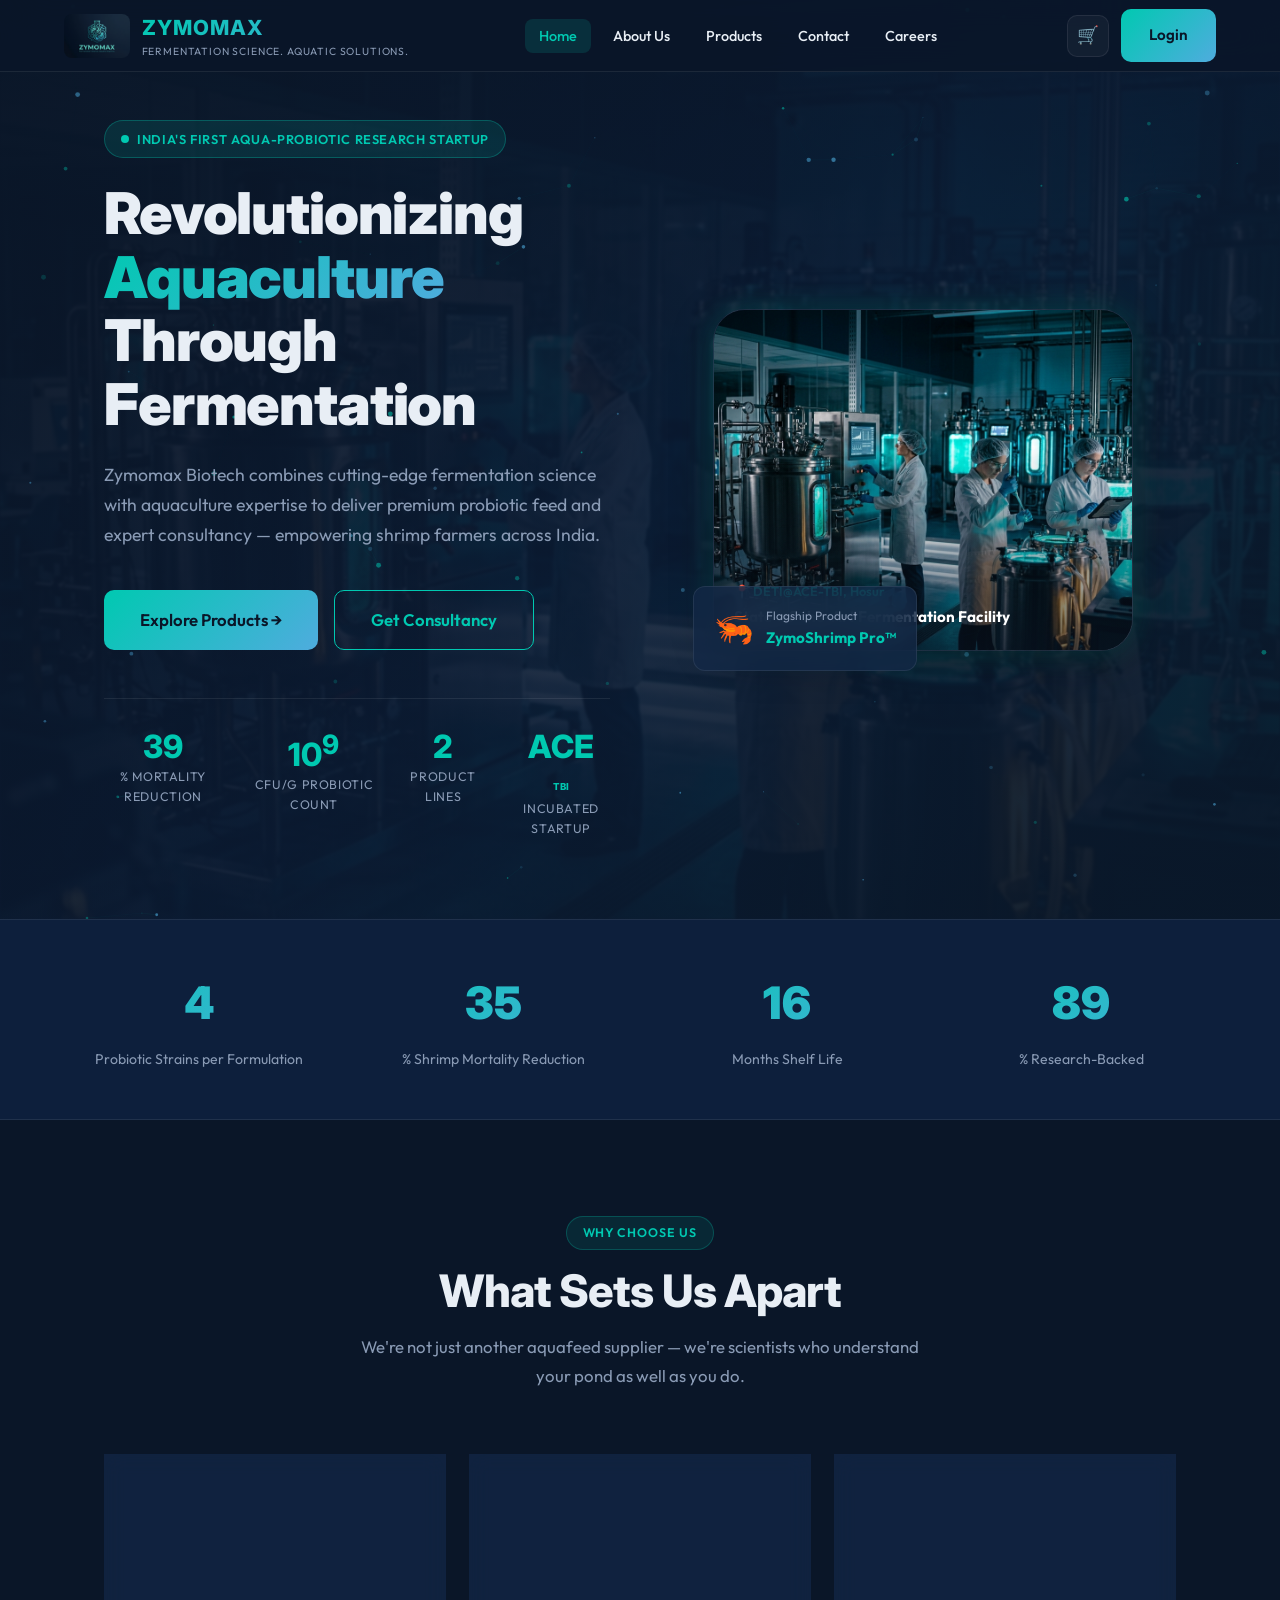
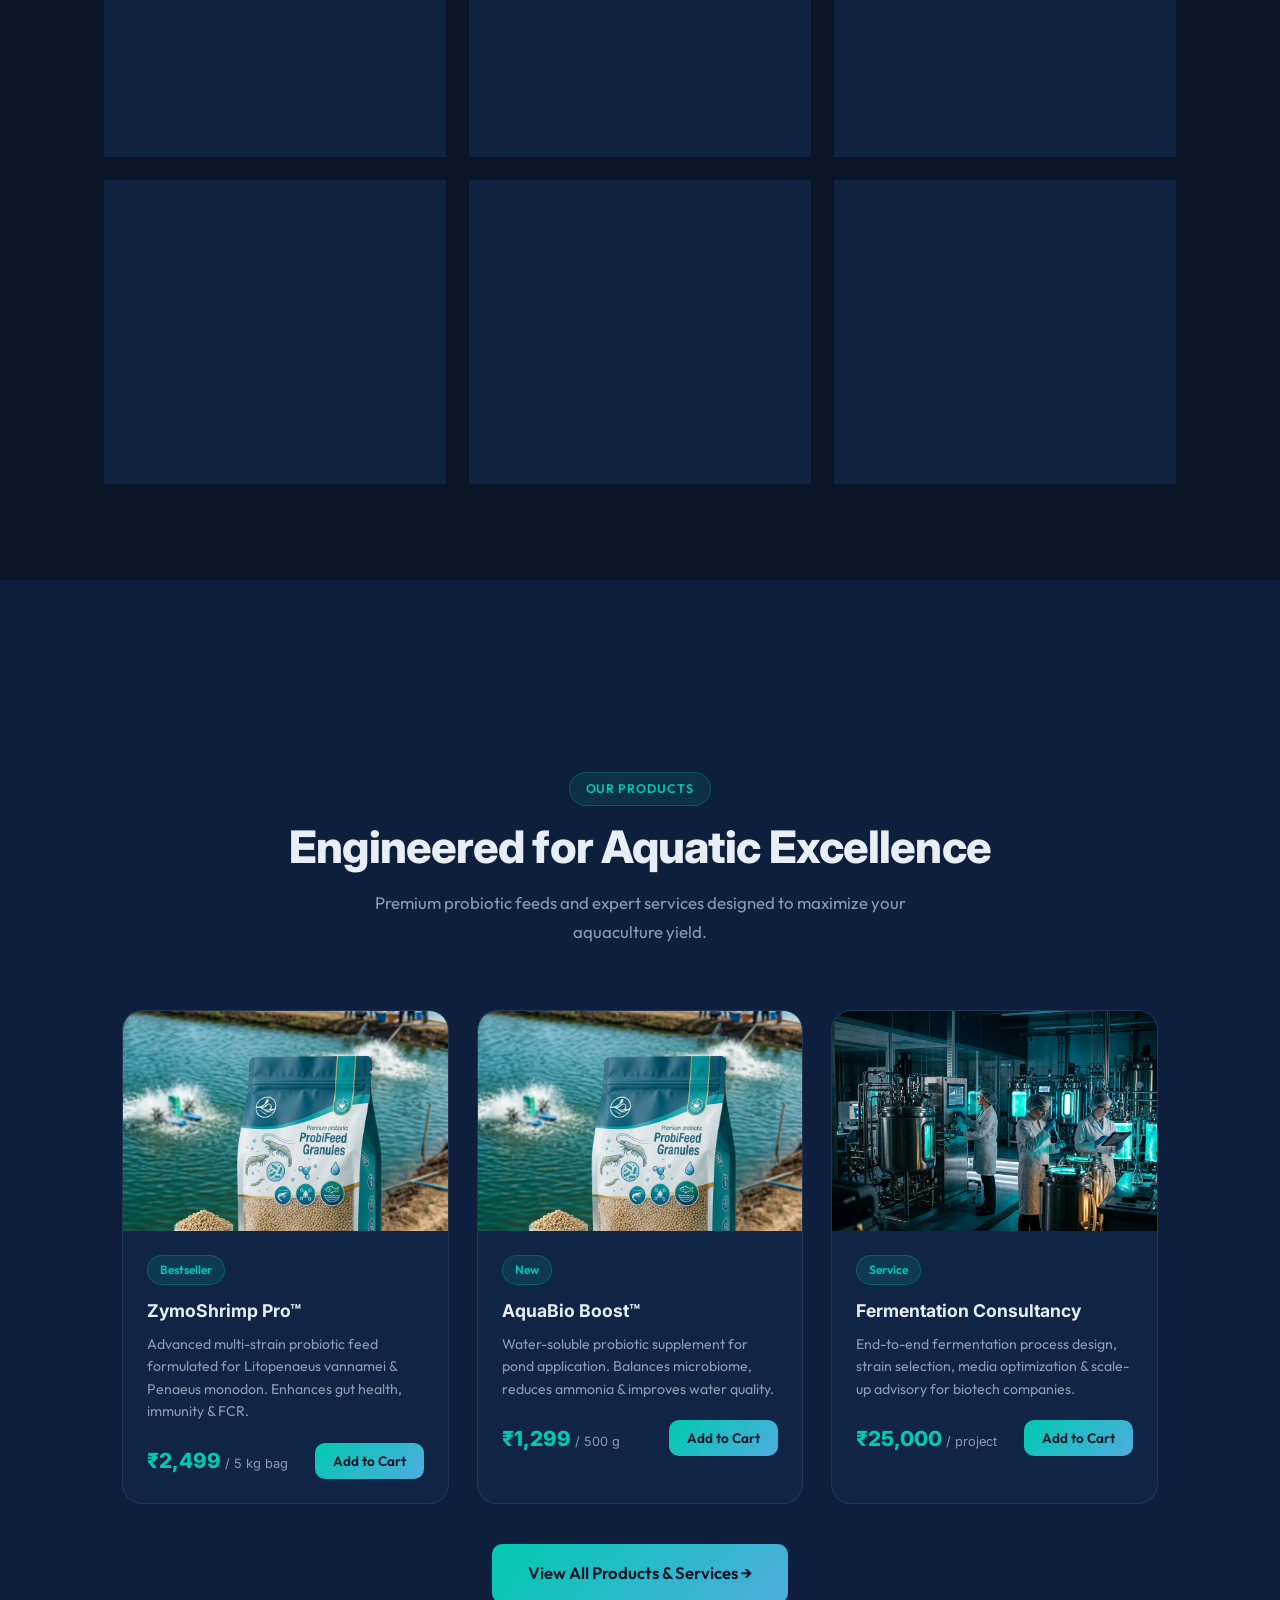
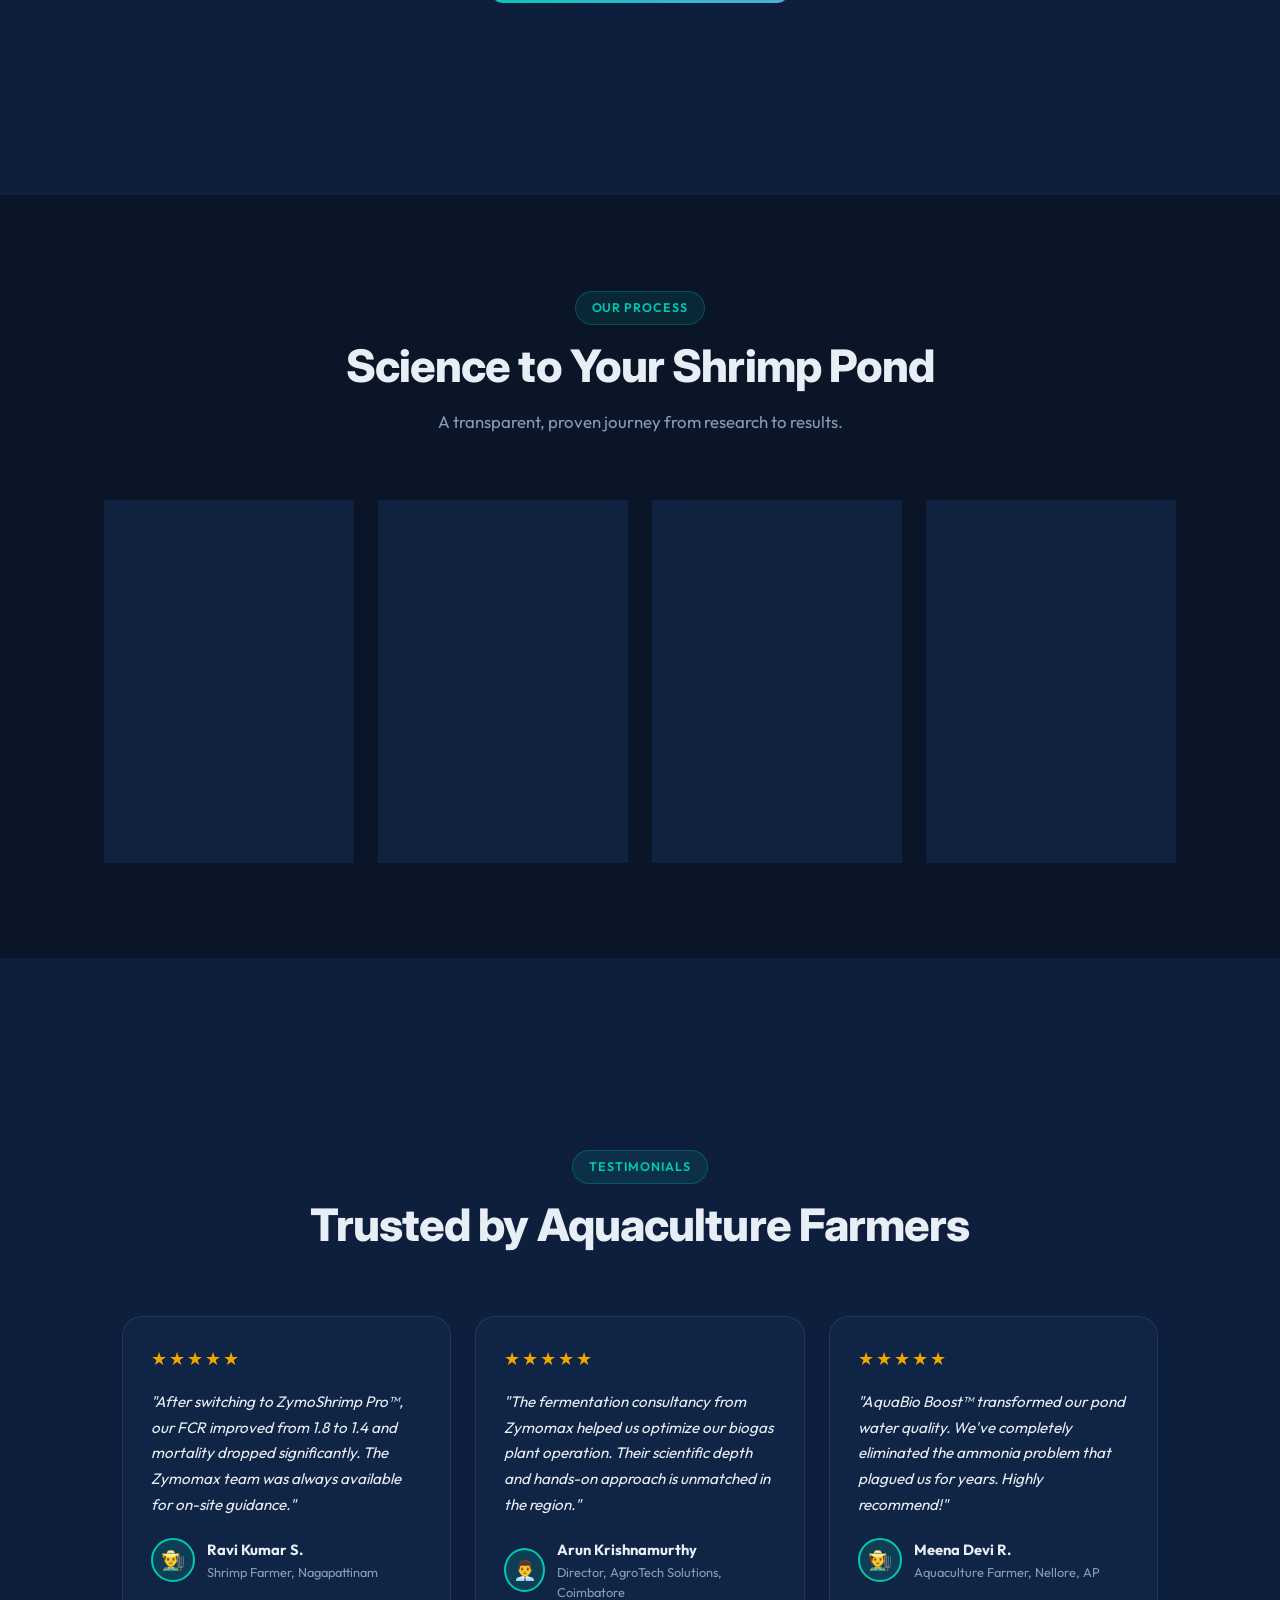
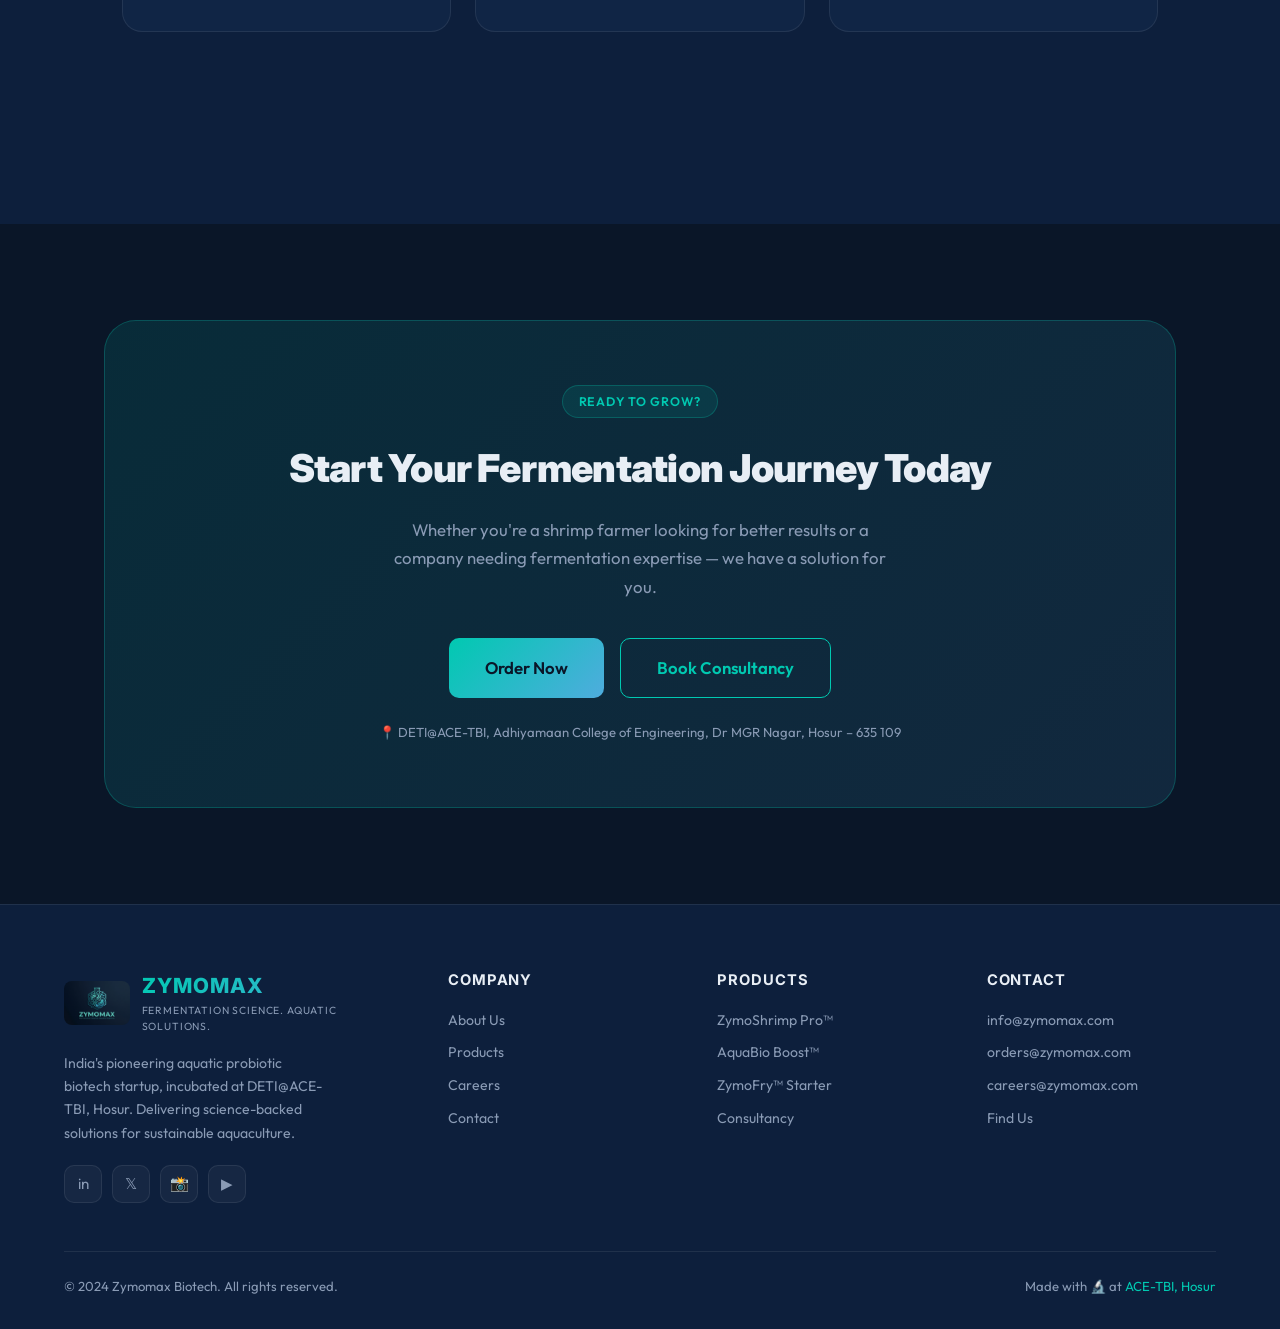
==== index.html @ 1156a7b4 "feat: launch Zymomax Biotech website v1.0 - 9 complete pages: Home, About, Products, Cart, Checkout," ====
<!DOCTYPE html>
<html lang="en">
<head>
  <meta charset="UTF-8">
  <meta name="viewport" content="width=device-width, initial-scale=1.0">
  <title>Zymomax Biotech — Fermentation Science. Aquatic Solutions.</title>
  <meta name="description" content="Zymomax Biotech provides expert fermentation consultancy, scale-up services, and manufactures premium probiotic feed for aquatic animals. Located at ACE-TBI, Hosur.">
  <meta name="keywords" content="fermentation consultancy, probiotic shrimp feed, aquaculture probiotics, fermentation scale-up, Hosur biotech, ACE-TBI startup">
  <meta property="og:title" content="Zymomax Biotech — Fermentation Science. Aquatic Solutions.">
  <meta property="og:description" content="Premium probiotic aquafeed & fermentation consultancy from India's leading aquatic biotech startup.">
  <link rel="icon" href="images/logo.jpg" type="image/jpeg">
  <link rel="stylesheet" href="css/styles.css">
</head>
<body>

<!-- ============ NAVBAR ============ -->
<nav class="navbar" id="navbar">
  <a href="index.html" class="nav-logo">
    <img src="images/logo.jpg" alt="Zymomax Logo">
    <div class="nav-logo-text">
      <span class="brand">ZYMOMAX</span>
      <span class="tagline">Fermentation Science. Aquatic Solutions.</span>
    </div>
  </a>
  <ul class="nav-links" id="nav-links">
    <li><a href="index.html" class="active">Home</a></li>
    <li><a href="about.html">About Us</a></li>
    <li><a href="products.html">Products</a></li>
    <li><a href="contact.html">Contact</a></li>
    <li><a href="careers.html">Careers</a></li>
  </ul>
  <div class="nav-actions">
    <a href="cart.html" class="nav-cart-btn" id="nav-cart-btn" title="Cart">
      🛒
      <span class="cart-badge" id="cart-badge"></span>
    </a>
    <a href="login.html" class="btn btn-nav" id="nav-login-btn">Login</a>
    <a href="account.html" class="btn btn-nav" id="nav-account-btn" style="display:none">👤 Account</a>
  </div>
  <div class="hamburger" id="hamburger">
    <span></span><span></span><span></span>
  </div>
</nav>

<!-- ============ HERO ============ -->
<section class="hero" id="home">
  <div class="hero-bg"></div>
  <div class="hero-overlay"></div>
  <canvas id="particles-canvas" style="position:absolute;inset:0;width:100%;height:100%;"></canvas>

  <div class="hero-content">
    <div class="hero-text">
      <div class="hero-badge animate-fadeup">
        <span class="dot"></span>
        India's First Aqua-Probiotic Research Startup
      </div>
      <h1 class="hero-title animate-fadeup">
        Revolutionizing<br>
        <span class="highlight">Aquaculture</span><br>
        Through Fermentation
      </h1>
      <p class="hero-sub animate-fadeup">
        Zymomax Biotech combines cutting-edge fermentation science with aquaculture expertise to deliver premium probiotic feed and expert consultancy — empowering shrimp farmers across India.
      </p>
      <div class="hero-actions animate-fadeup">
        <a href="products.html" class="btn btn-primary btn-lg">Explore Products →</a>
        <a href="contact.html" class="btn btn-secondary btn-lg">Get Consultancy</a>
      </div>
      <div class="hero-stats">
        <div class="stat">
          <div class="stat-num" data-count="40" id="hero-c1">0</div>
          <div class="stat-label">% Mortality Reduction</div>
        </div>
        <div class="stat">
          <div class="stat-num" id="hero-c2">10<sup>9</sup></div>
          <div class="stat-label">CFU/g Probiotic Count</div>
        </div>
        <div class="stat">
          <div class="stat-num" data-count="3" id="hero-c3">0</div>
          <div class="stat-label">Product Lines</div>
        </div>
        <div class="stat">
          <div class="stat-num" id="hero-c4">ACE<br><small style="font-size:0.6rem">TBI</small></div>
          <div class="stat-label">Incubated Startup</div>
        </div>
      </div>
    </div>

    <div class="hero-visual">
      <div class="hero-card-wrapper animate-float">
        <div class="hero-img-card">
          <img src="images/hero.jpg" alt="Zymomax Fermentation Lab">
          <div style="position:absolute;inset:0;background:linear-gradient(to top, rgba(10,22,40,0.6) 0%,transparent 60%);"></div>
          <div style="position:absolute;bottom:20px;left:20px;right:20px;color:white;">
            <div style="font-size:0.8rem;color:var(--teal);font-weight:600;margin-bottom:4px;">📍 DETI@ACE-TBI, Hosur</div>
            <div style="font-size:0.95rem;font-weight:700;">State-of-the-Art Fermentation Facility</div>
          </div>
        </div>
        <div class="hero-float-badge">
          <div class="icon">🦐</div>
          <div class="info">
            <div class="label">Flagship Product</div>
            <div class="val">ZymoShrimp Pro™</div>
          </div>
        </div>
      </div>
    </div>
  </div>
</section>

<!-- ============ STATS STRIP ============ -->
<div class="stats-strip">
  <div class="stats-grid">
    <div class="reveal">
      <div class="counter-num" data-count="5">0</div>
      <div class="counter-label">Probiotic Strains per Formulation</div>
    </div>
    <div class="reveal">
      <div class="counter-num" data-count="40">0</div>
      <div class="counter-label">% Shrimp Mortality Reduction</div>
    </div>
    <div class="reveal">
      <div class="counter-num" data-count="18">0</div>
      <div class="counter-label">Months Shelf Life</div>
    </div>
    <div class="reveal">
      <div class="counter-num" data-count="100">0</div>
      <div class="counter-label">% Research-Backed</div>
    </div>
  </div>
</div>

<!-- ============ WHY ZYMOMAX ============ -->
<section id="why-us" class="section">
  <div class="section-header">
    <div class="section-tag reveal">Why Choose Us</div>
    <h2 class="section-title reveal">What Sets Us Apart</h2>
    <p class="section-desc reveal">We're not just another aquafeed supplier — we're scientists who understand your pond as well as you do.</p>
  </div>
  <div class="why-grid">

    <div class="card reveal">
      <div class="card-icon">🔬</div>
      <h3 class="card-title">Research-First Approach</h3>
      <p class="card-desc">Every product is born in the lab, not on a marketing board. Our formulations are validated through rigorous in-vitro and in-vivo trials before reaching your pond.</p>
    </div>

    <div class="card reveal">
      <div class="card-icon">🏛️</div>
      <h3 class="card-title">ACE-TBI Incubated</h3>
      <p class="card-desc">Backed by DETI@ACE-TBI, Adhiyamaan College of Engineering — giving us access to world-class infrastructure, mentors, and a strong R&D foundation unlike commercial competitors.</p>
    </div>

    <div class="card reveal">
      <div class="card-icon">🧬</div>
      <h3 class="card-title">End-to-End Expertise</h3>
      <p class="card-desc">From strain isolation to industrial scale-up, we handle the complete fermentation pipeline — something most consultancies and feed companies operate separately.</p>
    </div>

    <div class="card reveal">
      <div class="card-icon">🌊</div>
      <h3 class="card-title">Aquaculture-Specialized</h3>
      <p class="card-desc">We focus exclusively on aquatic probiotics — shrimp, fish, and other aquatic species. This laser focus means deeper expertise than generalist competitors.</p>
    </div>

    <div class="card reveal">
      <div class="card-icon">💰</div>
      <h3 class="card-title">India-Optimized & Affordable</h3>
      <p class="card-desc">Formulated for Indian pond conditions, water chemistry, and local pathogen profiles. Premium quality at prices accessible to small and medium aquaculture farmers.</p>
    </div>

    <div class="card reveal">
      <div class="card-icon">🤝</div>
      <h3 class="card-title">Farmer-First Service</h3>
      <p class="card-desc">We don't disappear after the sale. Our team provides on-ground support, protocol guidance, and continuous monitoring to ensure your farming success.</p>
    </div>

  </div>
</section>

<!-- ============ FEATURED PRODUCTS ============ -->
<section class="section-alt" id="featured-products">
  <div class="section" style="padding-top:96px;padding-bottom:96px;">
    <div class="section-header">
      <div class="section-tag reveal">Our Products</div>
      <h2 class="section-title reveal">Engineered for Aquatic Excellence</h2>
      <p class="section-desc reveal">Premium probiotic feeds and expert services designed to maximize your aquaculture yield.</p>
    </div>
    <div class="products-grid" id="featured-products-grid"></div>
    <div style="text-align:center;margin-top:40px;" class="reveal">
      <a href="products.html" class="btn btn-primary btn-lg">View All Products & Services →</a>
    </div>
  </div>
</section>

<!-- ============ HOW IT WORKS ============ -->
<section class="section" id="how-it-works">
  <div class="section-header">
    <div class="section-tag reveal">Our Process</div>
    <h2 class="section-title reveal">Science to Your Shrimp Pond</h2>
    <p class="section-desc reveal">A transparent, proven journey from research to results.</p>
  </div>
  <div style="display:grid;grid-template-columns:repeat(auto-fit,minmax(220px,1fr));gap:24px;position:relative;">
    <div class="card reveal" style="text-align:center;">
      <div style="font-size:2.5rem;margin-bottom:16px;">🔬</div>
      <div style="font-size:0.75rem;font-weight:700;color:var(--teal);letter-spacing:0.1em;text-transform:uppercase;margin-bottom:8px;">Step 01</div>
      <h3 class="card-title" style="margin-bottom:8px;">Strain Research</h3>
      <p class="card-desc">Isolation and characterization of high-performance probiotic strains from diverse environmental sources.</p>
    </div>
    <div class="card reveal" style="text-align:center;">
      <div style="font-size:2.5rem;margin-bottom:16px;">⚗️</div>
      <div style="font-size:0.75rem;font-weight:700;color:var(--teal);letter-spacing:0.1em;text-transform:uppercase;margin-bottom:8px;">Step 02</div>
      <h3 class="card-title" style="margin-bottom:8px;">Formulation</h3>
      <p class="card-desc">Multi-strain optimization, efficacy testing, and formulation design tailored to target species.</p>
    </div>
    <div class="card reveal" style="text-align:center;">
      <div style="font-size:2.5rem;margin-bottom:16px;">🏭</div>
      <div style="font-size:0.75rem;font-weight:700;color:var(--teal);letter-spacing:0.1em;text-transform:uppercase;margin-bottom:8px;">Step 03</div>
      <h3 class="card-title" style="margin-bottom:8px;">Scale-Up & Manufacturing</h3>
      <p class="card-desc">Controlled fermentation, downstream processing, and quality-assured manufacturing at our ACE-TBI facility.</p>
    </div>
    <div class="card reveal" style="text-align:center;">
      <div style="font-size:2.5rem;margin-bottom:16px;">🚀</div>
      <div style="font-size:0.75rem;font-weight:700;color:var(--teal);letter-spacing:0.1em;text-transform:uppercase;margin-bottom:8px;">Step 04</div>
      <h3 class="card-title" style="margin-bottom:8px;">Farm-Level Results</h3>
      <p class="card-desc">Delivered to your pond with full protocol support, monitoring, and measurable yield improvements.</p>
    </div>
  </div>
</section>

<!-- ============ TESTIMONIALS ============ -->
<section class="section-alt" id="testimonials">
  <div class="section" style="padding-top:96px;padding-bottom:96px;">
    <div class="section-header">
      <div class="section-tag reveal">Testimonials</div>
      <h2 class="section-title reveal">Trusted by Aquaculture Farmers</h2>
    </div>
    <div class="testimonials-grid">
      <div class="testimonial-card reveal">
        <div class="stars">★★★★★</div>
        <p class="testimonial-text">"After switching to ZymoShrimp Pro™, our FCR improved from 1.8 to 1.4 and mortality dropped significantly. The Zymomax team was always available for on-site guidance."</p>
        <div class="testimonial-author">
          <div class="author-avatar">👨‍🌾</div>
          <div>
            <div class="author-name">Ravi Kumar S.</div>
            <div class="author-loc">Shrimp Farmer, Nagapattinam</div>
          </div>
        </div>
      </div>
      <div class="testimonial-card reveal">
        <div class="stars">★★★★★</div>
        <p class="testimonial-text">"The fermentation consultancy from Zymomax helped us optimize our biogas plant operation. Their scientific depth and hands-on approach is unmatched in the region."</p>
        <div class="testimonial-author">
          <div class="author-avatar">👨‍💼</div>
          <div>
            <div class="author-name">Arun Krishnamurthy</div>
            <div class="author-loc">Director, AgroTech Solutions, Coimbatore</div>
          </div>
        </div>
      </div>
      <div class="testimonial-card reveal">
        <div class="stars">★★★★★</div>
        <p class="testimonial-text">"AquaBio Boost™ transformed our pond water quality. We've completely eliminated the ammonia problem that plagued us for years. Highly recommend!"</p>
        <div class="testimonial-author">
          <div class="author-avatar">🧑‍🌾</div>
          <div>
            <div class="author-name">Meena Devi R.</div>
            <div class="author-loc">Aquaculture Farmer, Nellore, AP</div>
          </div>
        </div>
      </div>
    </div>
  </div>
</section>

<!-- ============ CTA BANNER ============ -->
<section class="section">
  <div style="background:linear-gradient(135deg,rgba(0,201,177,0.12) 0%,rgba(79,172,222,0.12) 100%);border:1px solid rgba(0,201,177,0.25);border-radius:var(--radius-xl);padding:64px 48px;text-align:center;" class="reveal">
    <div class="section-tag" style="margin-bottom:20px;">Ready to Grow?</div>
    <h2 style="font-family:var(--font-head);font-size:clamp(1.8rem,3vw,2.5rem);font-weight:900;letter-spacing:-0.02em;margin-bottom:16px;">Start Your Fermentation Journey Today</h2>
    <p style="color:var(--muted);font-size:1.05rem;max-width:520px;margin:0 auto 36px;line-height:1.7;">Whether you're a shrimp farmer looking for better results or a company needing fermentation expertise — we have a solution for you.</p>
    <div style="display:flex;gap:16px;justify-content:center;flex-wrap:wrap;">
      <a href="products.html" class="btn btn-primary btn-lg">Order Now</a>
      <a href="contact.html" class="btn btn-secondary btn-lg">Book Consultancy</a>
    </div>
    <p style="font-size:0.82rem;color:var(--muted);margin-top:24px;">📍 DETI@ACE-TBI, Adhiyamaan College of Engineering, Dr MGR Nagar, Hosur – 635 109</p>
  </div>
</section>

<!-- ============ FOOTER ============ -->
<footer>
  <div class="footer-grid">
    <div class="footer-brand">
      <div class="nav-logo">
        <img src="images/logo.jpg" alt="Zymomax" style="height:44px;border-radius:8px;">
        <div class="nav-logo-text">
          <span class="brand">ZYMOMAX</span>
          <span class="tagline">Fermentation Science. Aquatic Solutions.</span>
        </div>
      </div>
      <p>India's pioneering aquatic probiotic biotech startup, incubated at DETI@ACE-TBI, Hosur. Delivering science-backed solutions for sustainable aquaculture.</p>
      <div class="footer-social">
        <a href="#" class="social-btn" title="LinkedIn">in</a>
        <a href="#" class="social-btn" title="Twitter">𝕏</a>
        <a href="#" class="social-btn" title="Instagram">📸</a>
        <a href="#" class="social-btn" title="YouTube">▶</a>
      </div>
    </div>
    <div class="footer-col">
      <h4>Company</h4>
      <a href="about.html">About Us</a>
      <a href="products.html">Products</a>
      <a href="careers.html">Careers</a>
      <a href="contact.html">Contact</a>
    </div>
    <div class="footer-col">
      <h4>Products</h4>
      <a href="products.html#aquafeed">ZymoShrimp Pro™</a>
      <a href="products.html#aquafeed">AquaBio Boost™</a>
      <a href="products.html#aquafeed">ZymoFry™ Starter</a>
      <a href="products.html#consultancy">Consultancy</a>
    </div>
    <div class="footer-col">
      <h4>Contact</h4>
      <a href="mailto:info@zymomax.com">info@zymomax.com</a>
      <a href="mailto:orders@zymomax.com">orders@zymomax.com</a>
      <a href="mailto:careers@zymomax.com">careers@zymomax.com</a>
      <a href="about.html#location">Find Us</a>
    </div>
  </div>
  <div class="footer-bottom">
    <span>© 2024 Zymomax Biotech. All rights reserved.</span>
    <span>Made with 🔬 at <a href="about.html">ACE-TBI, Hosur</a></span>
  </div>
</footer>

<script src="js/products.js"></script>
<script src="js/emailjs-config.js"></script>
<script src="js/auth.js"></script>
<script src="js/cart.js"></script>
<script src="js/main.js"></script>
<script>
// Render featured products (first 3)
document.addEventListener('DOMContentLoaded', () => {
  const grid = document.getElementById('featured-products-grid');
  if (!grid || !window.PRODUCTS) return;
  const featured = PRODUCTS.slice(0, 3);
  grid.innerHTML = featured.map(p => `
    <div class="product-card reveal">
      <img src="${p.image}" alt="${p.name}" class="product-img">
      <div class="product-body">
        <span class="product-badge">${p.badge}</span>
        <h3 class="product-name">${p.name}</h3>
        <p class="product-desc">${p.desc}</p>
        <div class="product-footer">
          <div class="product-price">${formatINR(p.price)}<span> ${p.priceUnit}</span></div>
          <button class="btn btn-primary btn-sm" onclick="addToCart(PRODUCTS.find(x=>x.id==='${p.id}'))">Add to Cart</button>
        </div>
      </div>
    </div>
  `).join('');
  initScrollReveal();
});
// Counter on hero
document.addEventListener('DOMContentLoaded', () => {
  const c1 = document.getElementById('hero-c1');
  if (c1) animateCounter(c1, 40, 2500);
  const c3 = document.getElementById('hero-c3');
  if (c3) animateCounter(c3, 3, 1800);
});
</script>
</body>
</html>
---- css/styles.css ----
/* =====================================================
   ZYMOMAX BIOTECH — Design System
   ===================================================== */

/* Google Fonts */
@import url('https://fonts.googleapis.com/css2?family=Inter:wght@300;400;500;600;700;800;900&family=Outfit:wght@300;400;500;600;700;800&display=swap');

/* ---- CSS Custom Properties ---- */
:root {
  --navy:       #0a1628;
  --navy-mid:   #0d1f3c;
  --navy-light: #132849;
  --teal:       #00c9b1;
  --teal-dark:  #00a896;
  --teal-glow:  rgba(0,201,177,0.15);
  --blue:       #4facde;
  --blue-dark:  #2d8fc2;
  --gold:       #f0a500;
  --white:      #ffffff;
  --off-white:  #e8eef5;
  --muted:      #8a9bb5;
  --card-bg:    rgba(19,40,73,0.7);
  --glass-bg:   rgba(255,255,255,0.04);
  --glass-border: rgba(255,255,255,0.08);
  --gradient-hero: linear-gradient(135deg, #0a1628 0%, #0d2244 50%, #0a2235 100%);
  --gradient-teal: linear-gradient(135deg, #00c9b1, #4facde);
  --gradient-gold: linear-gradient(135deg, #f0a500, #ffcc44);
  --shadow-teal: 0 0 30px rgba(0,201,177,0.25);
  --shadow-card: 0 8px 40px rgba(0,0,0,0.4);
  --radius:     12px;
  --radius-lg:  20px;
  --radius-xl:  32px;
  --transition: all 0.3s cubic-bezier(0.4,0,0.2,1);
  --font-main:  'Outfit', sans-serif;
  --font-head:  'Inter', sans-serif;
}

/* ---- Reset ---- */
*, *::before, *::after { box-sizing: border-box; margin: 0; padding: 0; }
html { scroll-behavior: smooth; font-size: 16px; }
body {
  font-family: var(--font-main);
  background: var(--navy);
  color: var(--off-white);
  line-height: 1.6;
  overflow-x: hidden;
}
img { max-width: 100%; display: block; }
a { color: inherit; text-decoration: none; }
button { cursor: pointer; font-family: var(--font-main); }
input, textarea, select { font-family: var(--font-main); }
ul { list-style: none; }

/* ---- Scrollbar ---- */
::-webkit-scrollbar { width: 6px; }
::-webkit-scrollbar-track { background: var(--navy); }
::-webkit-scrollbar-thumb { background: var(--teal-dark); border-radius: 3px; }

/* =====================================================
   NAVIGATION
   ===================================================== */
.navbar {
  position: fixed;
  top: 0; left: 0; right: 0;
  z-index: 1000;
  display: flex;
  align-items: center;
  justify-content: space-between;
  padding: 0 5%;
  height: 72px;
  background: rgba(10,22,40,0.85);
  backdrop-filter: blur(20px);
  -webkit-backdrop-filter: blur(20px);
  border-bottom: 1px solid var(--glass-border);
  transition: var(--transition);
}
.navbar.scrolled {
  background: rgba(10,22,40,0.98);
  box-shadow: 0 4px 30px rgba(0,0,0,0.4);
}
.nav-logo {
  display: flex;
  align-items: center;
  gap: 12px;
}
.nav-logo img {
  height: 44px;
  width: auto;
  border-radius: 8px;
}
.nav-logo-text {
  display: flex;
  flex-direction: column;
}
.nav-logo-text .brand { font-family: var(--font-head); font-size: 1.3rem; font-weight: 800; background: var(--gradient-teal); -webkit-background-clip: text; -webkit-text-fill-color: transparent; background-clip: text; letter-spacing: 0.05em; }
.nav-logo-text .tagline { font-size: 0.65rem; color: var(--muted); letter-spacing: 0.08em; text-transform: uppercase; }
.nav-links {
  display: flex;
  align-items: center;
  gap: 8px;
}
.nav-links a {
  padding: 8px 14px;
  border-radius: 8px;
  font-size: 0.9rem;
  font-weight: 500;
  color: var(--off-white);
  transition: var(--transition);
  position: relative;
}
.nav-links a:hover, .nav-links a.active {
  color: var(--teal);
  background: var(--teal-glow);
}
.nav-actions {
  display: flex;
  align-items: center;
  gap: 12px;
}
.nav-cart-btn {
  position: relative;
  width: 42px; height: 42px;
  display: flex; align-items: center; justify-content: center;
  border-radius: 10px;
  background: var(--glass-bg);
  border: 1px solid var(--glass-border);
  color: var(--off-white);
  font-size: 1.1rem;
  transition: var(--transition);
}
.nav-cart-btn:hover { background: var(--teal-glow); border-color: var(--teal); color: var(--teal); }
.cart-badge {
  position: absolute;
  top: -6px; right: -6px;
  background: var(--gold);
  color: var(--navy);
  font-size: 0.65rem;
  font-weight: 800;
  width: 18px; height: 18px;
  border-radius: 50%;
  display: flex; align-items: center; justify-content: center;
  display: none;
}
.cart-badge.show { display: flex; }
.btn-nav {
  padding: 9px 20px;
  border-radius: 8px;
  font-size: 0.9rem;
  font-weight: 600;
  background: var(--gradient-teal);
  color: var(--navy);
  border: none;
  transition: var(--transition);
  white-space: nowrap;
}
.btn-nav:hover { transform: translateY(-1px); box-shadow: var(--shadow-teal); }
.hamburger { display: none; flex-direction: column; gap: 5px; cursor: pointer; padding: 4px; }
.hamburger span { display: block; width: 24px; height: 2px; background: var(--off-white); border-radius: 2px; transition: var(--transition); }

/* =====================================================
   HERO
   ===================================================== */
.hero {
  min-height: 100vh;
  display: flex;
  align-items: center;
  position: relative;
  overflow: hidden;
  background: var(--gradient-hero);
}
.hero-bg {
  position: absolute;
  inset: 0;
  background-image: url('../images/hero.jpg');
  background-size: cover;
  background-position: center;
  opacity: 0.18;
  filter: blur(1px);
}
.hero-overlay {
  position: absolute;
  inset: 0;
  background: linear-gradient(135deg, rgba(10,22,40,0.9) 0%, rgba(10,22,40,0.5) 60%, rgba(10,22,40,0.8) 100%);
}
#particles-canvas {
  position: absolute;
  inset: 0;
  pointer-events: none;
}
.hero-content {
  position: relative;
  z-index: 2;
  max-width: 1200px;
  margin: 0 auto;
  padding: 120px 5% 80px;
  display: grid;
  grid-template-columns: 1fr 1fr;
  align-items: center;
  gap: 60px;
  width: 100%;
}
.hero-badge {
  display: inline-flex;
  align-items: center;
  gap: 8px;
  padding: 8px 16px;
  border-radius: 100px;
  background: rgba(0,201,177,0.12);
  border: 1px solid rgba(0,201,177,0.3);
  font-size: 0.8rem;
  font-weight: 600;
  color: var(--teal);
  letter-spacing: 0.05em;
  text-transform: uppercase;
  margin-bottom: 24px;
  width: fit-content;
}
.hero-badge .dot { width: 8px; height: 8px; border-radius: 50%; background: var(--teal); animation: pulse 2s infinite; }
.hero-title {
  font-family: var(--font-head);
  font-size: clamp(2.2rem, 4.5vw, 3.8rem);
  font-weight: 900;
  line-height: 1.1;
  margin-bottom: 24px;
  letter-spacing: -0.02em;
}
.hero-title .highlight { background: var(--gradient-teal); -webkit-background-clip: text; -webkit-text-fill-color: transparent; background-clip: text; }
.hero-sub {
  font-size: 1.1rem;
  color: var(--muted);
  line-height: 1.7;
  margin-bottom: 40px;
  max-width: 520px;
}
.hero-actions { display: flex; gap: 16px; flex-wrap: wrap; }
.hero-stats {
  display: flex;
  gap: 32px;
  margin-top: 48px;
  padding-top: 32px;
  border-top: 1px solid var(--glass-border);
}
.stat { text-align: center; }
.stat-num { font-family: var(--font-head); font-size: 2rem; font-weight: 800; color: var(--teal); line-height: 1; }
.stat-label { font-size: 0.78rem; color: var(--muted); margin-top: 4px; text-transform: uppercase; letter-spacing: 0.05em; }
.hero-visual {
  display: flex;
  justify-content: center;
  align-items: center;
}
.hero-card-wrapper {
  position: relative;
  width: 100%;
  max-width: 420px;
}
.hero-img-card {
  border-radius: var(--radius-xl);
  overflow: hidden;
  border: 1px solid var(--glass-border);
  box-shadow: var(--shadow-card), var(--shadow-teal);
  position: relative;
}
.hero-img-card img { width: 100%; height: 340px; object-fit: cover; }
.hero-float-badge {
  position: absolute;
  bottom: -20px; left: -20px;
  background: var(--card-bg);
  border: 1px solid var(--glass-border);
  backdrop-filter: blur(20px);
  border-radius: var(--radius);
  padding: 16px 20px;
  display: flex;
  align-items: center;
  gap: 12px;
}
.hero-float-badge .icon { font-size: 2rem; }
.hero-float-badge .info .label { font-size: 0.75rem; color: var(--muted); }
.hero-float-badge .info .val { font-weight: 700; font-size: 0.95rem; color: var(--teal); }

/* =====================================================
   BUTTONS
   ===================================================== */
.btn {
  display: inline-flex;
  align-items: center;
  gap: 8px;
  padding: 14px 28px;
  border-radius: 10px;
  font-size: 0.95rem;
  font-weight: 600;
  border: none;
  transition: var(--transition);
  cursor: pointer;
  text-decoration: none;
  white-space: nowrap;
}
.btn-primary {
  background: var(--gradient-teal);
  color: var(--navy);
}
.btn-primary:hover { transform: translateY(-2px); box-shadow: 0 8px 30px rgba(0,201,177,0.4); }
.btn-secondary {
  background: transparent;
  color: var(--teal);
  border: 1.5px solid var(--teal);
}
.btn-secondary:hover { background: var(--teal-glow); transform: translateY(-2px); }
.btn-gold {
  background: var(--gradient-gold);
  color: var(--navy);
}
.btn-gold:hover { transform: translateY(-2px); box-shadow: 0 8px 30px rgba(240,165,0,0.4); }
.btn-ghost {
  background: var(--glass-bg);
  color: var(--off-white);
  border: 1px solid var(--glass-border);
}
.btn-ghost:hover { background: rgba(255,255,255,0.08); }
.btn-danger { background: rgba(255,80,80,0.15); color: #ff6b6b; border: 1px solid rgba(255,80,80,0.3); }
.btn-danger:hover { background: rgba(255,80,80,0.25); }
.btn-sm { padding: 9px 18px; font-size: 0.85rem; }
.btn-lg { padding: 16px 36px; font-size: 1.05rem; }
.btn-full { width: 100%; justify-content: center; }

/* =====================================================
   SECTIONS
   ===================================================== */
.section {
  padding: 96px 5%;
  max-width: 1200px;
  margin: 0 auto;
}
.section-alt {
  background: var(--navy-mid);
  padding: 96px 5%;
}
.section-alt .section { padding-top: 0; padding-bottom: 0; }
.section-header { text-align: center; margin-bottom: 64px; }
.section-tag {
  display: inline-block;
  padding: 6px 16px;
  border-radius: 100px;
  background: rgba(0,201,177,0.1);
  border: 1px solid rgba(0,201,177,0.25);
  font-size: 0.78rem;
  font-weight: 600;
  color: var(--teal);
  letter-spacing: 0.08em;
  text-transform: uppercase;
  margin-bottom: 16px;
}
.section-title {
  font-family: var(--font-head);
  font-size: clamp(1.8rem, 3.5vw, 2.8rem);
  font-weight: 800;
  line-height: 1.15;
  margin-bottom: 16px;
  letter-spacing: -0.02em;
}
.section-desc {
  font-size: 1.05rem;
  color: var(--muted);
  max-width: 580px;
  margin: 0 auto;
  line-height: 1.7;
}

/* =====================================================
   CARDS
   ===================================================== */
.card {
  background: var(--card-bg);
  border: 1px solid var(--glass-border);
  border-radius: var(--radius-lg);
  padding: 32px;
  transition: var(--transition);
  backdrop-filter: blur(10px);
}
.card:hover {
  border-color: rgba(0,201,177,0.3);
  transform: translateY(-4px);
  box-shadow: var(--shadow-card), 0 0 20px rgba(0,201,177,0.1);
}
.card-icon {
  width: 56px; height: 56px;
  border-radius: 14px;
  background: var(--teal-glow);
  border: 1px solid rgba(0,201,177,0.2);
  display: flex; align-items: center; justify-content: center;
  font-size: 1.5rem;
  margin-bottom: 20px;
}
.card-title { font-family: var(--font-head); font-size: 1.15rem; font-weight: 700; margin-bottom: 10px; }
.card-desc { color: var(--muted); font-size: 0.92rem; line-height: 1.65; }

/* =====================================================
   WHY US GRID
   ===================================================== */
.why-grid {
  display: grid;
  grid-template-columns: repeat(auto-fit, minmax(280px, 1fr));
  gap: 24px;
}

/* =====================================================
   PRODUCT CARDS
   ===================================================== */
.products-grid {
  display: grid;
  grid-template-columns: repeat(auto-fill, minmax(300px, 1fr));
  gap: 28px;
}
.product-card {
  background: var(--card-bg);
  border: 1px solid var(--glass-border);
  border-radius: var(--radius-lg);
  overflow: hidden;
  transition: var(--transition);
}
.product-card:hover { transform: translateY(-6px); box-shadow: var(--shadow-card), var(--shadow-teal); border-color: rgba(0,201,177,0.3); }
.product-img { width: 100%; height: 220px; object-fit: cover; }
.product-body { padding: 24px; }
.product-badge { display: inline-block; padding: 4px 12px; border-radius: 100px; font-size: 0.75rem; font-weight: 600; background: rgba(0,201,177,0.12); color: var(--teal); border: 1px solid rgba(0,201,177,0.25); margin-bottom: 12px; }
.product-name { font-family: var(--font-head); font-size: 1.1rem; font-weight: 700; margin-bottom: 8px; }
.product-desc { font-size: 0.88rem; color: var(--muted); line-height: 1.6; margin-bottom: 20px; }
.product-footer { display: flex; align-items: center; justify-content: space-between; }
.product-price { font-family: var(--font-head); font-size: 1.3rem; font-weight: 800; color: var(--teal); }
.product-price span { font-size: 0.8rem; font-weight: 400; color: var(--muted); }

/* =====================================================
   FORM ELEMENTS
   ===================================================== */
.form-group { margin-bottom: 20px; }
.form-label { display: block; font-size: 0.88rem; font-weight: 600; color: var(--off-white); margin-bottom: 8px; }
.form-label span { color: var(--teal); }
.form-input, .form-select, .form-textarea {
  width: 100%;
  padding: 12px 16px;
  border-radius: 10px;
  background: rgba(255,255,255,0.05);
  border: 1.5px solid var(--glass-border);
  color: var(--off-white);
  font-size: 0.95rem;
  transition: var(--transition);
  outline: none;
}
.form-input:focus, .form-select:focus, .form-textarea:focus {
  border-color: var(--teal);
  background: rgba(0,201,177,0.05);
  box-shadow: 0 0 0 3px rgba(0,201,177,0.1);
}
.form-input::placeholder, .form-textarea::placeholder { color: var(--muted); }
.form-textarea { resize: vertical; min-height: 120px; }
.form-select option { background: var(--navy-mid); color: var(--off-white); }
.form-row { display: grid; grid-template-columns: 1fr 1fr; gap: 16px; }
.form-error { font-size: 0.8rem; color: #ff6b6b; margin-top: 6px; display: none; }
.form-error.show { display: block; }

/* =====================================================
   CART
   ===================================================== */
.cart-table { width: 100%; border-collapse: separate; border-spacing: 0 12px; }
.cart-table th { font-size: 0.8rem; text-transform: uppercase; letter-spacing: 0.08em; color: var(--muted); font-weight: 600; padding: 0 16px 8px; }
.cart-row { background: var(--card-bg); border: 1px solid var(--glass-border); border-radius: var(--radius); }
.cart-row td { padding: 16px; vertical-align: middle; }
.cart-row td:first-child { border-radius: var(--radius) 0 0 var(--radius); }
.cart-row td:last-child { border-radius: 0 var(--radius) var(--radius) 0; }
.cart-product { display: flex; align-items: center; gap: 16px; }
.cart-product img { width: 72px; height: 72px; object-fit: cover; border-radius: 10px; }
.cart-product-name { font-weight: 600; margin-bottom: 4px; }
.cart-product-sub { font-size: 0.82rem; color: var(--muted); }
.qty-ctrl { display: flex; align-items: center; gap: 8px; }
.qty-btn { width: 32px; height: 32px; border-radius: 8px; background: var(--glass-bg); border: 1px solid var(--glass-border); color: var(--off-white); display: flex; align-items: center; justify-content: center; transition: var(--transition); }
.qty-btn:hover { background: var(--teal-glow); border-color: var(--teal); color: var(--teal); }
.qty-val { font-weight: 700; width: 32px; text-align: center; }
.order-summary { background: var(--card-bg); border: 1px solid var(--glass-border); border-radius: var(--radius-lg); padding: 28px; }
.order-summary-title { font-family: var(--font-head); font-size: 1.1rem; font-weight: 700; margin-bottom: 20px; }
.summary-row { display: flex; justify-content: space-between; align-items: center; padding: 10px 0; font-size: 0.92rem; color: var(--muted); }
.summary-row.total { border-top: 1px solid var(--glass-border); padding-top: 16px; font-size: 1.05rem; font-weight: 700; color: var(--off-white); }
.summary-row.total .price { color: var(--teal); font-size: 1.2rem; }

/* =====================================================
   PAGE HEADER (inner pages)
   ===================================================== */
.page-header {
  min-height: 300px;
  display: flex;
  align-items: flex-end;
  padding-bottom: 60px;
  position: relative;
  overflow: hidden;
  background: linear-gradient(135deg, var(--navy) 0%, var(--navy-mid) 100%);
  margin-top: 72px;
}
.page-header-bg { position: absolute; inset: 0; background-image: url('../images/hero.jpg'); background-size: cover; background-position: center; opacity: 0.1; }
.page-header-overlay { position: absolute; inset: 0; background: linear-gradient(0deg, var(--navy) 0%, transparent 60%); }
.page-header-content { position: relative; z-index: 2; padding: 0 5%; max-width: 1200px; margin: 0 auto; width: 100%; }
.page-header-tag { display: inline-block; padding: 6px 16px; border-radius: 100px; background: rgba(0,201,177,0.1); border: 1px solid rgba(0,201,177,0.3); font-size: 0.78rem; font-weight: 600; color: var(--teal); letter-spacing: 0.08em; text-transform: uppercase; margin-bottom: 12px; }
.page-header-title { font-family: var(--font-head); font-size: clamp(2rem, 4vw, 3.2rem); font-weight: 900; letter-spacing: -0.02em; }
.breadcrumb { display: flex; align-items: center; gap: 8px; font-size: 0.85rem; color: var(--muted); margin-top: 12px; }
.breadcrumb a { color: var(--teal); }
.breadcrumb .sep { color: var(--glass-border); }

/* =====================================================
   TEAM / ABOUT
   ===================================================== */
.team-grid { display: grid; grid-template-columns: repeat(auto-fill, minmax(220px, 1fr)); gap: 24px; }
.team-card { text-align: center; }
.team-avatar { width: 100px; height: 100px; border-radius: 50%; margin: 0 auto 16px; overflow: hidden; border: 3px solid var(--teal); background: var(--teal-glow); display: flex; align-items: center; justify-content: center; font-size: 2.5rem; }
.team-name { font-weight: 700; margin-bottom: 4px; }
.team-role { font-size: 0.85rem; color: var(--teal); }
.timeline { position: relative; padding-left: 32px; }
.timeline::before { content: ''; position: absolute; left: 8px; top: 0; bottom: 0; width: 2px; background: linear-gradient(to bottom, var(--teal), transparent); }
.timeline-item { position: relative; margin-bottom: 40px; }
.timeline-item::before { content: ''; position: absolute; left: -28px; top: 4px; width: 12px; height: 12px; border-radius: 50%; background: var(--teal); box-shadow: 0 0 12px rgba(0,201,177,0.5); }
.timeline-year { font-size: 0.8rem; font-weight: 700; color: var(--teal); margin-bottom: 6px; }
.timeline-title { font-weight: 700; margin-bottom: 6px; }
.timeline-desc { font-size: 0.9rem; color: var(--muted); }

/* =====================================================
   STATS COUNTER
   ===================================================== */
.stats-strip {
  background: var(--navy-mid);
  border-top: 1px solid var(--glass-border);
  border-bottom: 1px solid var(--glass-border);
  padding: 48px 5%;
}
.stats-grid { max-width: 1200px; margin: 0 auto; display: grid; grid-template-columns: repeat(4, 1fr); gap: 24px; text-align: center; }
.counter-num { font-family: var(--font-head); font-size: 2.8rem; font-weight: 900; background: var(--gradient-teal); -webkit-background-clip: text; -webkit-text-fill-color: transparent; background-clip: text; }
.counter-label { font-size: 0.88rem; color: var(--muted); margin-top: 8px; }

/* =====================================================
   TESTIMONIALS
   ===================================================== */
.testimonials-grid { display: grid; grid-template-columns: repeat(auto-fit, minmax(300px, 1fr)); gap: 24px; }
.testimonial-card { background: var(--card-bg); border: 1px solid var(--glass-border); border-radius: var(--radius-lg); padding: 28px; }
.stars { color: var(--gold); font-size: 1.1rem; margin-bottom: 16px; letter-spacing: 2px; }
.testimonial-text { font-size: 0.95rem; color: var(--off-white); line-height: 1.7; font-style: italic; margin-bottom: 20px; }
.testimonial-author { display: flex; align-items: center; gap: 12px; }
.author-avatar { width: 44px; height: 44px; border-radius: 50%; background: var(--teal-glow); display: flex; align-items: center; justify-content: center; font-size: 1.2rem; border: 2px solid var(--teal); }
.author-name { font-weight: 700; font-size: 0.92rem; }
.author-loc { font-size: 0.8rem; color: var(--muted); }

/* =====================================================
   CONTACT
   ===================================================== */
.contact-grid { display: grid; grid-template-columns: 1fr 1.5fr; gap: 48px; align-items: start; }
.contact-info-card { background: var(--card-bg); border: 1px solid var(--glass-border); border-radius: var(--radius-lg); padding: 32px; }
.contact-info-item { display: flex; align-items: flex-start; gap: 16px; margin-bottom: 28px; }
.contact-info-item:last-child { margin-bottom: 0; }
.contact-info-icon { width: 44px; height: 44px; border-radius: 10px; background: var(--teal-glow); border: 1px solid rgba(0,201,177,0.2); display: flex; align-items: center; justify-content: center; font-size: 1.1rem; flex-shrink: 0; }
.contact-info-label { font-size: 0.8rem; color: var(--muted); font-weight: 600; text-transform: uppercase; letter-spacing: 0.05em; }
.contact-info-value { font-size: 0.95rem; color: var(--off-white); margin-top: 4px; }
.contact-info-value a { color: var(--teal); }
.map-embed { border-radius: var(--radius); overflow: hidden; margin-top: 24px; }
.map-embed iframe { width: 100%; height: 220px; border: none; }
.contact-form-card { background: var(--card-bg); border: 1px solid var(--glass-border); border-radius: var(--radius-lg); padding: 36px; }

/* =====================================================
   CAREERS
   ===================================================== */
.vacancy-banner { background: linear-gradient(135deg, rgba(240,165,0,0.1), rgba(79,172,222,0.1)); border: 1px solid rgba(240,165,0,0.3); border-radius: var(--radius-lg); padding: 40px; text-align: center; margin-bottom: 48px; }
.vacancy-icon { font-size: 3rem; margin-bottom: 16px; }
.vacancy-title { font-family: var(--font-head); font-size: 1.5rem; font-weight: 800; margin-bottom: 8px; }
.vacancy-sub { color: var(--muted); }
.perks-grid { display: grid; grid-template-columns: repeat(auto-fit, minmax(200px, 1fr)); gap: 20px; margin-bottom: 48px; }

/* =====================================================
   AUTH (Login/Register)
   ===================================================== */
.auth-page { min-height: 100vh; display: flex; align-items: center; justify-content: center; padding: 100px 5% 60px; background: var(--gradient-hero); position: relative; overflow: hidden; }
.auth-card { background: var(--card-bg); border: 1px solid var(--glass-border); border-radius: var(--radius-xl); padding: 48px 40px; max-width: 480px; width: 100%; backdrop-filter: blur(20px); position: relative; z-index: 2; }
.auth-logo { display: flex; justify-content: center; margin-bottom: 32px; }
.auth-logo img { height: 56px; width: auto; }
.auth-title { font-family: var(--font-head); font-size: 1.6rem; font-weight: 800; text-align: center; margin-bottom: 8px; }
.auth-sub { text-align: center; color: var(--muted); font-size: 0.9rem; margin-bottom: 32px; }
.auth-tab { display: flex; background: var(--glass-bg); border: 1px solid var(--glass-border); border-radius: 10px; padding: 4px; margin-bottom: 28px; }
.auth-tab-btn { flex: 1; padding: 10px; border-radius: 8px; font-size: 0.9rem; font-weight: 600; background: none; border: none; color: var(--muted); transition: var(--transition); }
.auth-tab-btn.active { background: var(--gradient-teal); color: var(--navy); }
.auth-footer { text-align: center; margin-top: 24px; font-size: 0.88rem; color: var(--muted); }
.auth-footer a { color: var(--teal); }

/* =====================================================
   ACCOUNT PAGE
   ===================================================== */
.account-layout { display: grid; grid-template-columns: 260px 1fr; gap: 32px; align-items: start; }
.account-sidebar { background: var(--card-bg); border: 1px solid var(--glass-border); border-radius: var(--radius-lg); overflow: hidden; }
.account-user-header { padding: 28px 24px; border-bottom: 1px solid var(--glass-border); text-align: center; }
.account-avatar { width: 72px; height: 72px; border-radius: 50%; background: var(--teal-glow); border: 3px solid var(--teal); display: flex; align-items: center; justify-content: center; font-size: 2rem; margin: 0 auto 12px; }
.account-name { font-weight: 700; font-size: 1rem; }
.account-email { font-size: 0.82rem; color: var(--muted); margin-top: 2px; word-break: break-all; }
.account-nav a { display: flex; align-items: center; gap: 12px; padding: 14px 24px; font-size: 0.9rem; color: var(--muted); transition: var(--transition); border-left: 3px solid transparent; }
.account-nav a:hover, .account-nav a.active { color: var(--teal); background: var(--teal-glow); border-left-color: var(--teal); }
.account-main { display: flex; flex-direction: column; gap: 24px; }
.account-section-card { background: var(--card-bg); border: 1px solid var(--glass-border); border-radius: var(--radius-lg); padding: 28px; }
.order-card { border: 1px solid var(--glass-border); border-radius: var(--radius); padding: 20px; margin-bottom: 16px; }
.order-header { display: flex; align-items: center; justify-content: space-between; margin-bottom: 16px; }
.order-id { font-family: monospace; font-size: 0.85rem; color: var(--muted); }
.order-status { padding: 4px 12px; border-radius: 100px; font-size: 0.78rem; font-weight: 600; }
.status-processing { background: rgba(240,165,0,0.15); color: var(--gold); border: 1px solid rgba(240,165,0,0.3); }
.status-confirmed { background: rgba(0,201,177,0.15); color: var(--teal); border: 1px solid rgba(0,201,177,0.3); }

/* =====================================================
   FOOTER
   ===================================================== */
footer {
  background: var(--navy-mid);
  border-top: 1px solid var(--glass-border);
  padding: 64px 5% 32px;
}
.footer-grid { max-width: 1200px; margin: 0 auto; display: grid; grid-template-columns: 1.5fr 1fr 1fr 1fr; gap: 40px; margin-bottom: 48px; }
.footer-brand .nav-logo { margin-bottom: 16px; }
.footer-brand p { font-size: 0.88rem; color: var(--muted); line-height: 1.65; max-width: 260px; }
.footer-social { display: flex; gap: 10px; margin-top: 20px; }
.social-btn { width: 38px; height: 38px; border-radius: 10px; background: var(--glass-bg); border: 1px solid var(--glass-border); display: flex; align-items: center; justify-content: center; font-size: 0.95rem; color: var(--muted); transition: var(--transition); }
.social-btn:hover { background: var(--teal-glow); border-color: var(--teal); color: var(--teal); }
.footer-col h4 { font-family: var(--font-head); font-weight: 700; font-size: 0.92rem; color: var(--off-white); margin-bottom: 16px; text-transform: uppercase; letter-spacing: 0.06em; }
.footer-col a { display: block; font-size: 0.88rem; color: var(--muted); margin-bottom: 10px; transition: var(--transition); }
.footer-col a:hover { color: var(--teal); }
.footer-bottom { max-width: 1200px; margin: 0 auto; display: flex; align-items: center; justify-content: space-between; border-top: 1px solid var(--glass-border); padding-top: 24px; font-size: 0.82rem; color: var(--muted); }
.footer-bottom a { color: var(--teal); }

/* =====================================================
   TOAST NOTIFICATIONS
   ===================================================== */
.toast-container { position: fixed; bottom: 24px; right: 24px; z-index: 9999; display: flex; flex-direction: column; gap: 10px; }
.toast { background: var(--card-bg); border: 1px solid var(--glass-border); backdrop-filter: blur(20px); border-radius: 12px; padding: 16px 20px; display: flex; align-items: center; gap: 12px; min-width: 300px; max-width: 380px; animation: slideInToast 0.3s ease; }
.toast-success { border-left: 3px solid var(--teal); }
.toast-error { border-left: 3px solid #ff6b6b; }
.toast-info { border-left: 3px solid var(--blue); }
.toast-icon { font-size: 1.2rem; }
.toast-msg { font-size: 0.92rem; flex: 1; }
.toast-close { background: none; border: none; color: var(--muted); cursor: pointer; font-size: 1rem; padding: 2px; }
@keyframes slideInToast { from { transform: translateX(110%); opacity: 0; } to { transform: translateX(0); opacity: 1; } }
@keyframes fadeOutToast { from { opacity: 1; } to { opacity: 0; transform: translateX(110%); } }

/* =====================================================
   ANIMATIONS
   ===================================================== */
@keyframes pulse { 0%, 100% { opacity: 1; transform: scale(1); } 50% { opacity: 0.6; transform: scale(0.85); } }
@keyframes float { 0%, 100% { transform: translateY(0px); } 50% { transform: translateY(-10px); } }
@keyframes shimmer { 0% { background-position: -200% center; } 100% { background-position: 200% center; } }
@keyframes fadeInUp { from { opacity: 0; transform: translateY(30px); } to { opacity: 1; transform: translateY(0); } }
.animate-fadeup { animation: fadeInUp 0.7s ease forwards; }
.animate-float { animation: float 4s ease-in-out infinite; }
.reveal { opacity: 0; transform: translateY(30px); transition: opacity 0.7s ease, transform 0.7s ease; }
.reveal.visible { opacity: 1; transform: translateY(0); }

/* =====================================================
   MODAL
   ===================================================== */
.modal-overlay { position: fixed; inset: 0; background: rgba(0,0,0,0.75); backdrop-filter: blur(8px); z-index: 2000; display: none; align-items: center; justify-content: center; padding: 20px; }
.modal-overlay.open { display: flex; }
.modal { background: var(--navy-mid); border: 1px solid var(--glass-border); border-radius: var(--radius-xl); padding: 40px; max-width: 520px; width: 100%; position: relative; animation: fadeInUp 0.3s ease; }
.modal-close { position: absolute; top: 16px; right: 16px; width: 36px; height: 36px; border-radius: 50%; background: var(--glass-bg); border: 1px solid var(--glass-border); color: var(--muted); display: flex; align-items: center; justify-content: center; cursor: pointer; transition: var(--transition); }
.modal-close:hover { background: rgba(255,80,80,0.15); color: #ff6b6b; border-color: rgba(255,80,80,0.3); }
.modal-title { font-family: var(--font-head); font-size: 1.3rem; font-weight: 800; margin-bottom: 24px; }

/* =====================================================
   LOADING SPINNER
   ===================================================== */
.spinner { width: 20px; height: 20px; border: 2px solid rgba(255,255,255,0.2); border-top-color: var(--navy); border-radius: 50%; animation: spin 0.6s linear infinite; }
@keyframes spin { to { transform: rotate(360deg); } }

/* =====================================================
   RESPONSIVE
   ===================================================== */
@media (max-width: 1024px) {
  .footer-grid { grid-template-columns: 1fr 1fr; }
  .contact-grid { grid-template-columns: 1fr; }
  .account-layout { grid-template-columns: 1fr; }
  .account-sidebar { display: flex; overflow-x: auto; }
  .account-user-header { min-width: 200px; }
  .account-nav { display: flex; border-left: none; border-top: 1px solid var(--glass-border); }
  .account-nav a { white-space: nowrap; border-left: none; border-bottom: 3px solid transparent; }
  .account-nav a.active { border-left: none; border-bottom-color: var(--teal); }
}
@media (max-width: 768px) {
  .navbar { padding: 0 4%; }
  .nav-links { display: none; position: absolute; top: 72px; left: 0; right: 0; flex-direction: column; background: rgba(10,22,40,0.98); padding: 20px 5%; border-bottom: 1px solid var(--glass-border); gap: 4px; }
  .nav-links.open { display: flex; }
  .hamburger { display: flex; }
  .hero-content { grid-template-columns: 1fr; padding-top: 100px; text-align: center; }
  .hero-visual { display: none; }
  .hero-actions { justify-content: center; }
  .hero-stats { justify-content: center; flex-wrap: wrap; }
  .stats-grid { grid-template-columns: 1fr 1fr; }
  .form-row { grid-template-columns: 1fr; }
  .footer-grid { grid-template-columns: 1fr 1fr; }
  .footer-bottom { flex-direction: column; gap: 8px; text-align: center; }
  .cart-table { display: block; overflow-x: auto; }
}
@media (max-width: 480px) {
  .footer-grid { grid-template-columns: 1fr; }
  .auth-card { padding: 32px 24px; }
  .section { padding: 64px 4%; }
}

/* =====================================================
   CHECKOUT STEPS
   ===================================================== */
.checkout-steps { display: flex; align-items: center; justify-content: center; gap: 0; margin-bottom: 48px; }
.step { display: flex; align-items: center; gap: 8px; }
.step-circle { width: 36px; height: 36px; border-radius: 50%; display: flex; align-items: center; justify-content: center; font-size: 0.85rem; font-weight: 700; border: 2px solid var(--glass-border); color: var(--muted); transition: var(--transition); }
.step.active .step-circle { background: var(--gradient-teal); border-color: var(--teal); color: var(--navy); }
.step.done .step-circle { background: var(--teal-glow); border-color: var(--teal); color: var(--teal); }
.step-label { font-size: 0.85rem; color: var(--muted); font-weight: 500; }
.step.active .step-label { color: var(--teal); font-weight: 600; }
.step-line { flex: 1; height: 2px; background: var(--glass-border); margin: 0 12px; max-width: 80px; }
.step-line.done { background: var(--teal); }
.checkout-grid { display: grid; grid-template-columns: 1.5fr 1fr; gap: 32px; align-items: start; }
@media (max-width: 768px) { .checkout-grid { grid-template-columns: 1fr; } }

/* =====================================================
   MISC UTILS
   ===================================================== */
.text-teal { color: var(--teal); }
.text-gold { color: var(--gold); }
.text-muted { color: var(--muted); }
.text-center { text-align: center; }
.text-right { text-align: right; }
.fw-700 { font-weight: 700; }
.fw-800 { font-weight: 800; }
.mb-8 { margin-bottom: 8px; }
.mb-16 { margin-bottom: 16px; }
.mb-24 { margin-bottom: 24px; }
.mb-32 { margin-bottom: 32px; }
.mt-16 { margin-top: 16px; }
.mt-24 { margin-top: 24px; }
.mt-32 { margin-top: 32px; }
.flex { display: flex; }
.flex-center { display: flex; align-items: center; justify-content: center; }
.gap-12 { gap: 12px; }
.gap-16 { gap: 16px; }
.divider { height: 1px; background: var(--glass-border); margin: 24px 0; }
.badge-teal { display: inline-block; padding: 3px 10px; border-radius: 100px; font-size: 0.75rem; font-weight: 600; background: rgba(0,201,177,0.12); color: var(--teal); border: 1px solid rgba(0,201,177,0.25); }
.badge-gold { display: inline-block; padding: 3px 10px; border-radius: 100px; font-size: 0.75rem; font-weight: 600; background: rgba(240,165,0,0.12); color: var(--gold); border: 1px solid rgba(240,165,0,0.25); }
.page-main { margin-top: 72px; }
.empty-state { text-align: center; padding: 60px 20px; color: var(--muted); }
.empty-state .empty-icon { font-size: 4rem; margin-bottom: 16px; }
.empty-state h3 { font-size: 1.2rem; font-weight: 700; color: var(--off-white); margin-bottom: 8px; }
.sticky-top { position: sticky; top: 96px; }
.tab-content { display: none; }
.tab-content.active { display: block; }
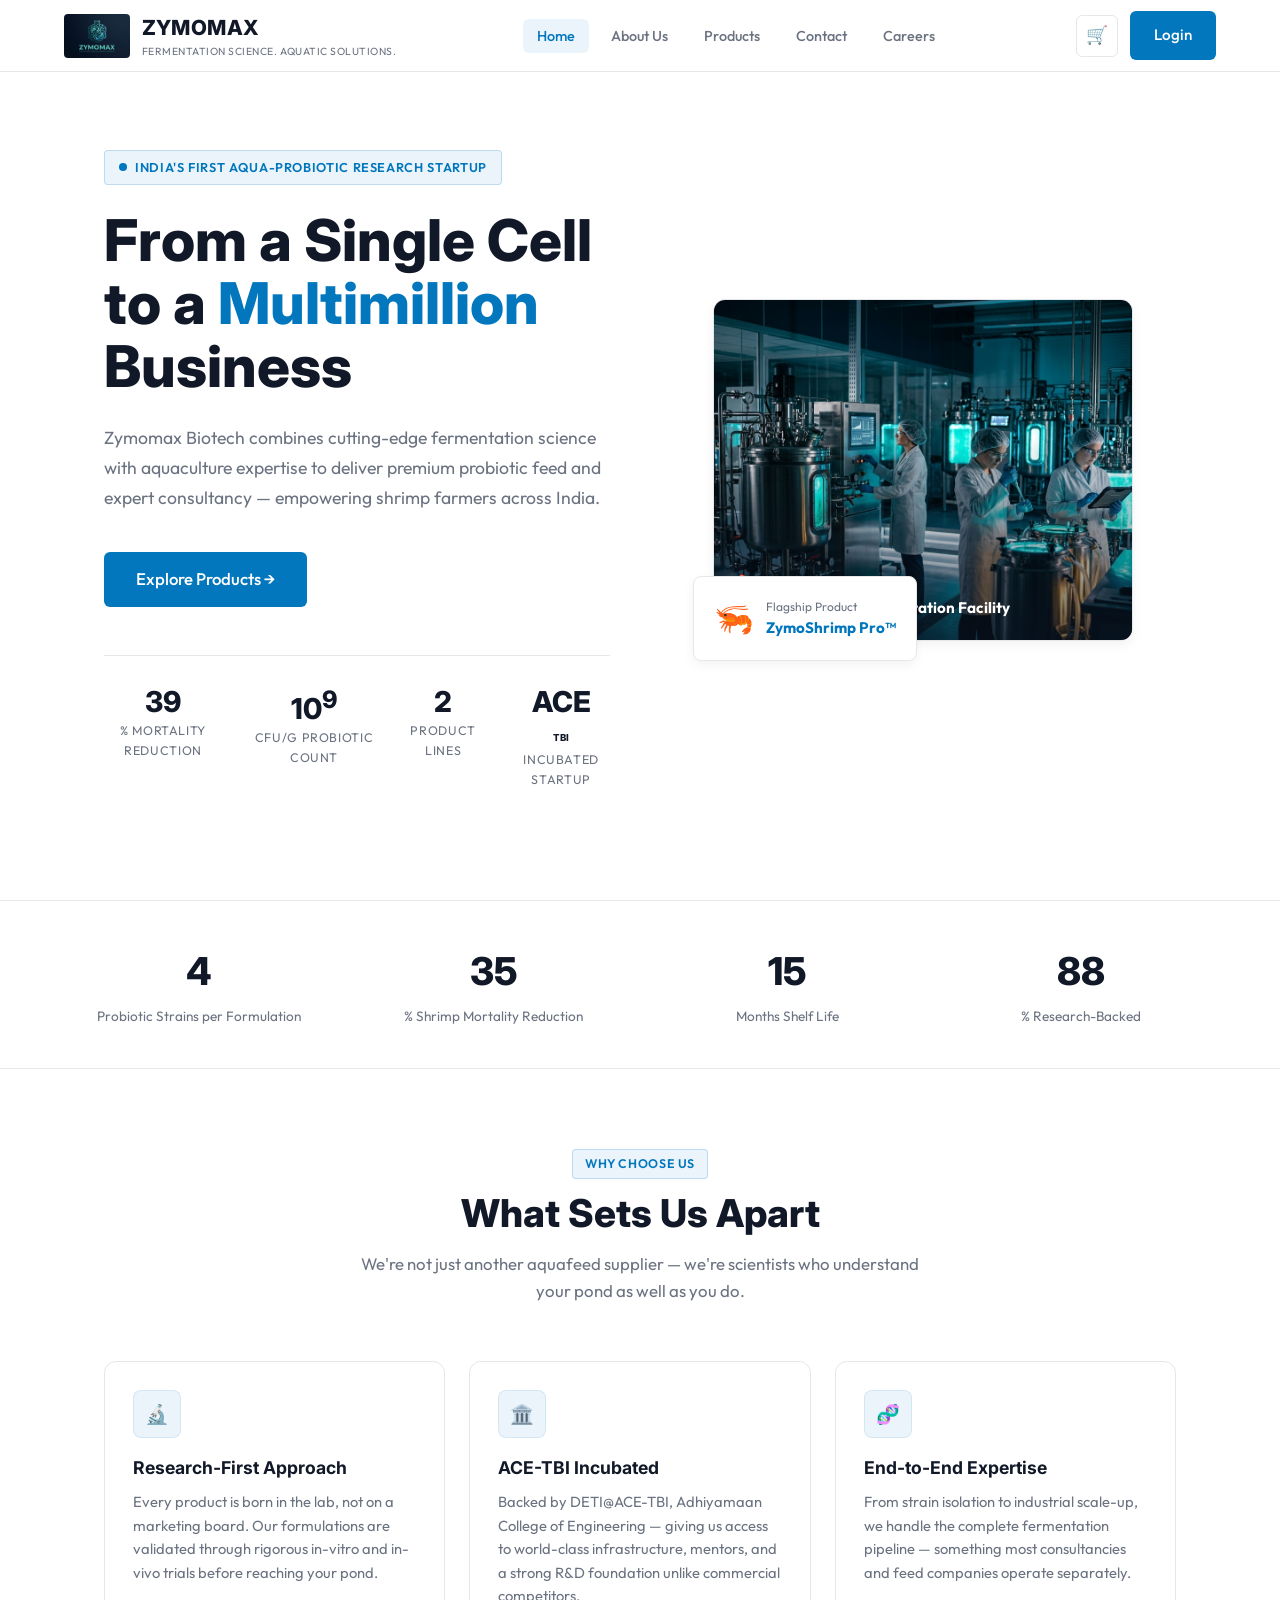
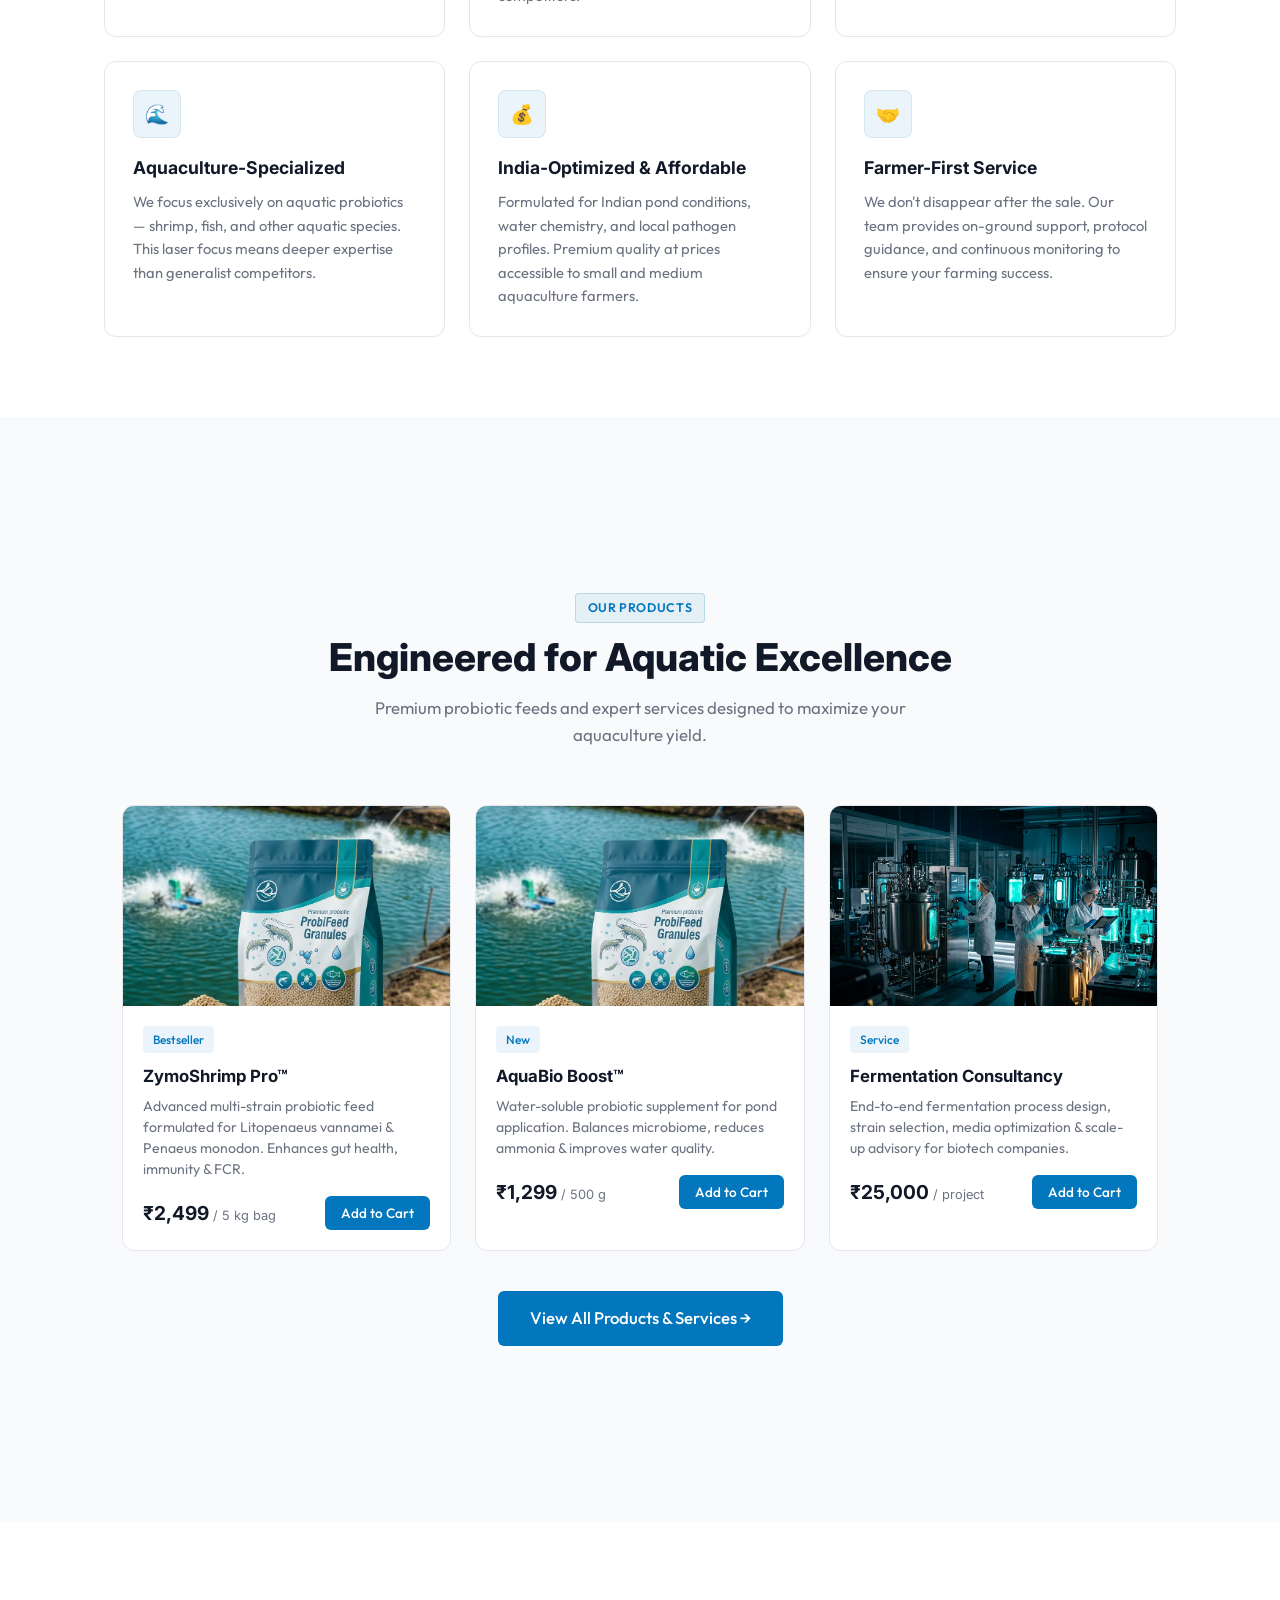
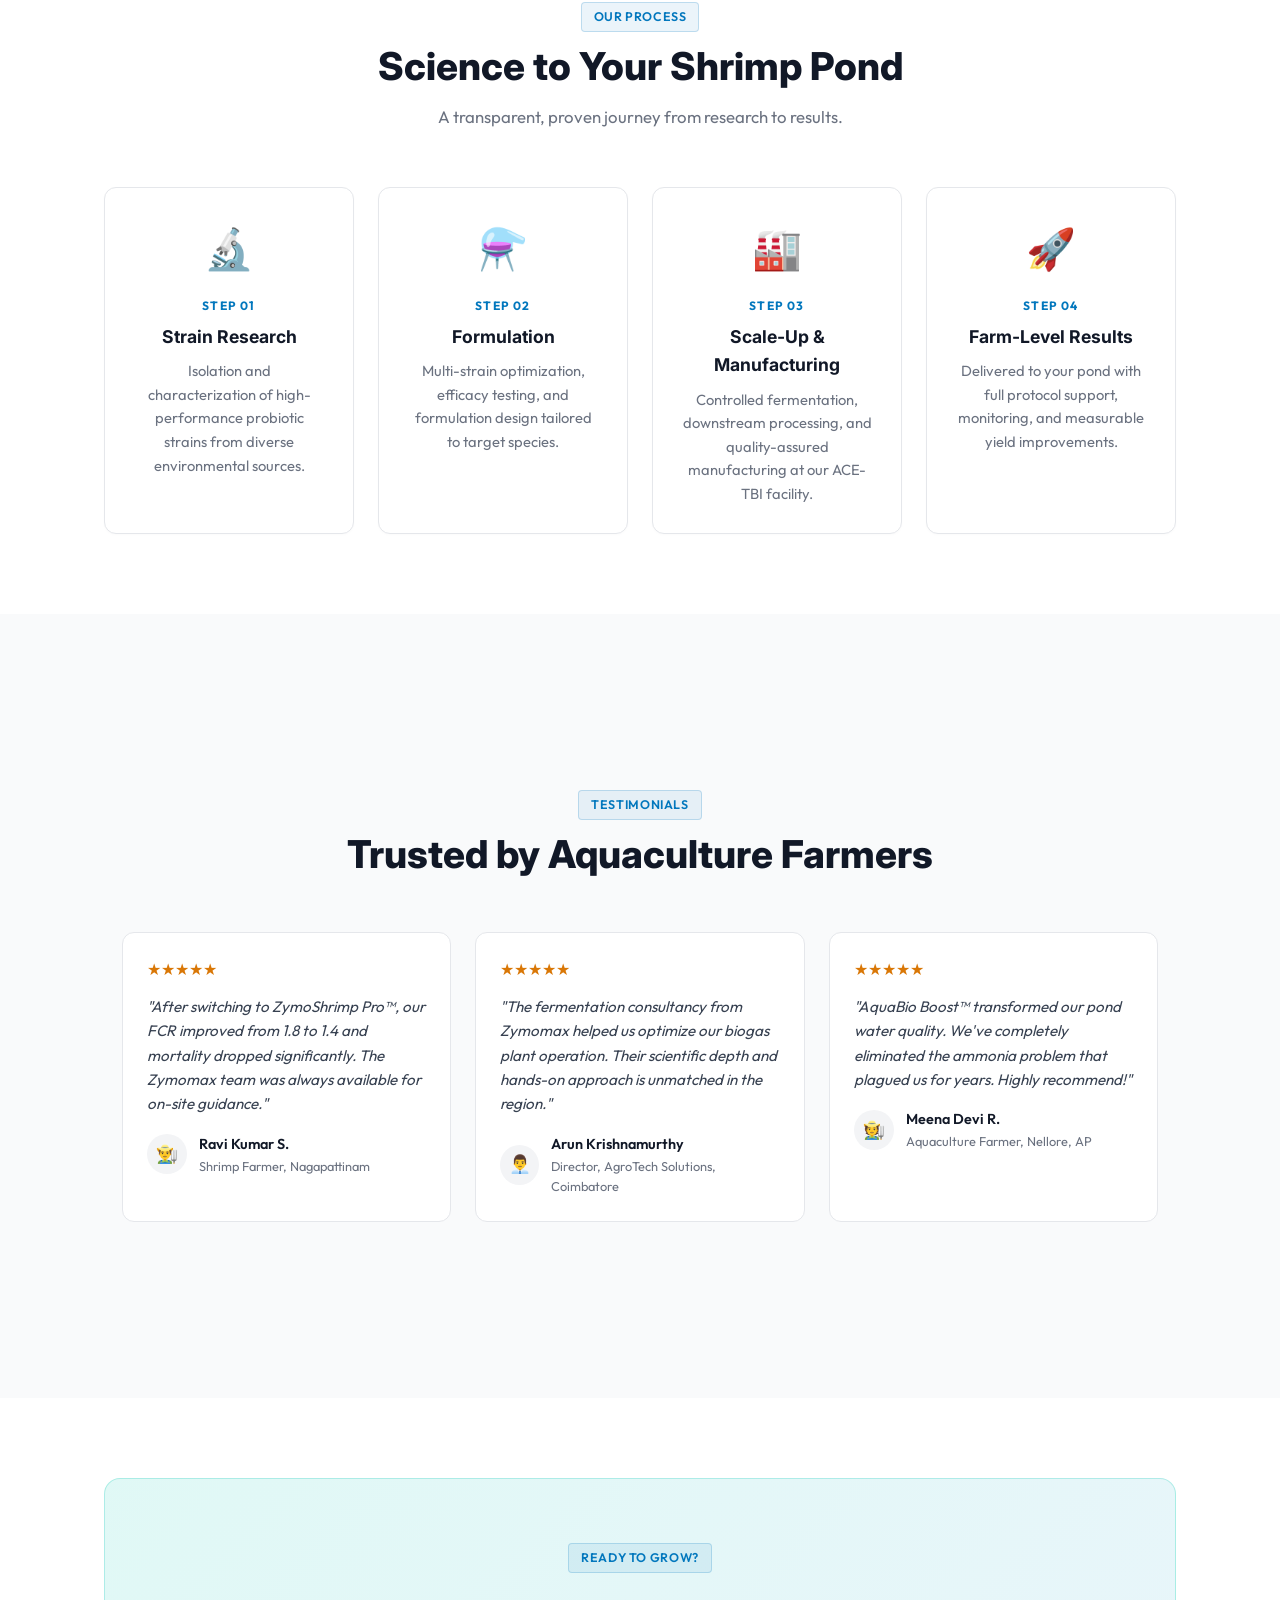
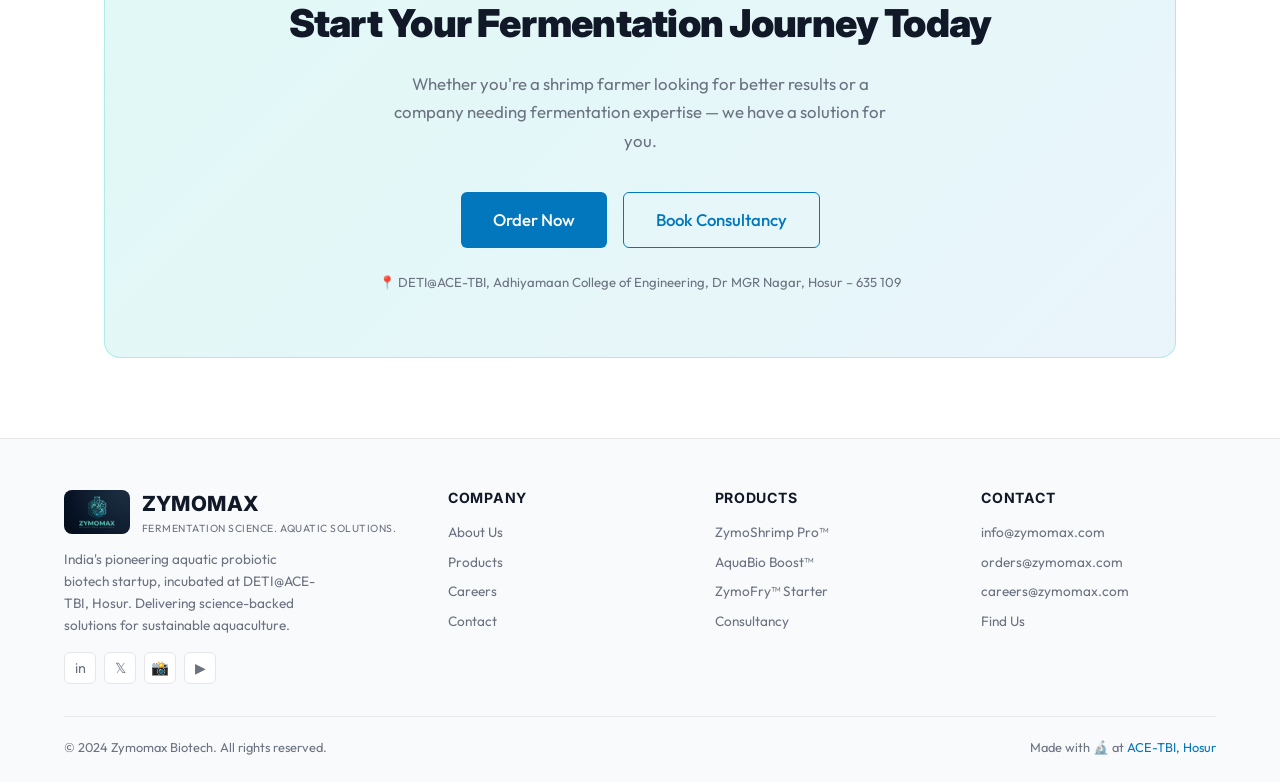
==== commit 52938e64: "feat: update hero title and remove consultancy button" ====
--- a/index.html
+++ b/index.html
@@ -55,16 +55,15 @@
         India's First Aqua-Probiotic Research Startup
       </div>
       <h1 class="hero-title animate-fadeup">
-        Revolutionizing<br>
-        <span class="highlight">Aquaculture</span><br>
-        Through Fermentation
+        From a Single Cell<br>
+        to a <span class="highlight">Multimillion</span><br>
+        Business
       </h1>
       <p class="hero-sub animate-fadeup">
         Zymomax Biotech combines cutting-edge fermentation science with aquaculture expertise to deliver premium probiotic feed and expert consultancy — empowering shrimp farmers across India.
       </p>
       <div class="hero-actions animate-fadeup">
         <a href="products.html" class="btn btn-primary btn-lg">Explore Products →</a>
-        <a href="contact.html" class="btn btn-secondary btn-lg">Get Consultancy</a>
       </div>
       <div class="hero-stats">
         <div class="stat">
--- a/css/styles.css
+++ b/css/styles.css
@@ -1,5 +1,5 @@
 /* =====================================================
-   ZYMOMAX BIOTECH — Design System
+   ZYMOMAX BIOTECH — Design System (Clean Light Theme)
    ===================================================== */
 
 /* Google Fonts */
@@ -7,30 +7,30 @@
 
 /* ---- CSS Custom Properties ---- */
 :root {
-  --navy:       #0a1628;
-  --navy-mid:   #0d1f3c;
-  --navy-light: #132849;
-  --teal:       #00c9b1;
-  --teal-dark:  #00a896;
-  --teal-glow:  rgba(0,201,177,0.15);
-  --blue:       #4facde;
-  --blue-dark:  #2d8fc2;
-  --gold:       #f0a500;
+  --navy:       #ffffff;
+  --navy-mid:   #f9fafb;
+  --navy-light: #f3f4f6;
+  --teal:       #0277bd; /* Swapped to a professional blue/teal */
+  --teal-dark:  #01579b;
+  --teal-glow:  rgba(2, 119, 189, 0.08);
+  --blue:       #0277bd;
+  --blue-dark:  #01579b;
+  --gold:       #d97706;
   --white:      #ffffff;
-  --off-white:  #e8eef5;
-  --muted:      #8a9bb5;
-  --card-bg:    rgba(19,40,73,0.7);
-  --glass-bg:   rgba(255,255,255,0.04);
-  --glass-border: rgba(255,255,255,0.08);
-  --gradient-hero: linear-gradient(135deg, #0a1628 0%, #0d2244 50%, #0a2235 100%);
-  --gradient-teal: linear-gradient(135deg, #00c9b1, #4facde);
-  --gradient-gold: linear-gradient(135deg, #f0a500, #ffcc44);
-  --shadow-teal: 0 0 30px rgba(0,201,177,0.25);
-  --shadow-card: 0 8px 40px rgba(0,0,0,0.4);
-  --radius:     12px;
-  --radius-lg:  20px;
-  --radius-xl:  32px;
-  --transition: all 0.3s cubic-bezier(0.4,0,0.2,1);
+  --off-white:  #111827; /* Dark text */
+  --muted:      #6b7280; /* Gray text */
+  --card-bg:    #ffffff;
+  --glass-bg:   #ffffff;
+  --glass-border: #e5e7eb;
+  --gradient-hero: #ffffff;
+  --gradient-teal: #0277bd;
+  --gradient-gold: #d97706;
+  --shadow-teal: none;
+  --shadow-card: 0 4px 12px rgba(0,0,0,0.05);
+  --radius:     8px;
+  --radius-lg:  12px;
+  --radius-xl:  16px;
+  --transition: all 0.2s ease-in-out;
   --font-main:  'Outfit', sans-serif;
   --font-head:  'Inter', sans-serif;
 }
@@ -53,8 +53,8 @@
 
 /* ---- Scrollbar ---- */
 ::-webkit-scrollbar { width: 6px; }
-::-webkit-scrollbar-track { background: var(--navy); }
-::-webkit-scrollbar-thumb { background: var(--teal-dark); border-radius: 3px; }
+::-webkit-scrollbar-track { background: #f3f4f6; }
+::-webkit-scrollbar-thumb { background: #d1d5db; border-radius: 3px; }
 
 /* =====================================================
    NAVIGATION
@@ -68,15 +68,13 @@
   justify-content: space-between;
   padding: 0 5%;
   height: 72px;
-  background: rgba(10,22,40,0.85);
-  backdrop-filter: blur(20px);
-  -webkit-backdrop-filter: blur(20px);
+  background: rgba(255,255,255,0.95);
   border-bottom: 1px solid var(--glass-border);
   transition: var(--transition);
 }
 .navbar.scrolled {
-  background: rgba(10,22,40,0.98);
-  box-shadow: 0 4px 30px rgba(0,0,0,0.4);
+  background: #ffffff;
+  box-shadow: 0 2px 10px rgba(0,0,0,0.05);
 }
 .nav-logo {
   display: flex;
@@ -86,14 +84,14 @@
 .nav-logo img {
   height: 44px;
   width: auto;
-  border-radius: 8px;
+  border-radius: 4px;
 }
 .nav-logo-text {
   display: flex;
   flex-direction: column;
 }
-.nav-logo-text .brand { font-family: var(--font-head); font-size: 1.3rem; font-weight: 800; background: var(--gradient-teal); -webkit-background-clip: text; -webkit-text-fill-color: transparent; background-clip: text; letter-spacing: 0.05em; }
-.nav-logo-text .tagline { font-size: 0.65rem; color: var(--muted); letter-spacing: 0.08em; text-transform: uppercase; }
+.nav-logo-text .brand { font-family: var(--font-head); font-size: 1.3rem; font-weight: 800; color: #111827; letter-spacing: 0.02em; }
+.nav-logo-text .tagline { font-size: 0.65rem; color: var(--muted); letter-spacing: 0.05em; text-transform: uppercase; }
 .nav-links {
   display: flex;
   align-items: center;
@@ -101,12 +99,11 @@
 }
 .nav-links a {
   padding: 8px 14px;
-  border-radius: 8px;
+  border-radius: 6px;
   font-size: 0.9rem;
   font-weight: 500;
-  color: var(--off-white);
+  color: var(--muted);
   transition: var(--transition);
-  position: relative;
 }
 .nav-links a:hover, .nav-links a.active {
   color: var(--teal);
@@ -121,7 +118,7 @@
   position: relative;
   width: 42px; height: 42px;
   display: flex; align-items: center; justify-content: center;
-  border-radius: 10px;
+  border-radius: 6px;
   background: var(--glass-bg);
   border: 1px solid var(--glass-border);
   color: var(--off-white);
@@ -132,28 +129,27 @@
 .cart-badge {
   position: absolute;
   top: -6px; right: -6px;
-  background: var(--gold);
-  color: var(--navy);
+  background: var(--teal);
+  color: var(--white);
   font-size: 0.65rem;
   font-weight: 800;
   width: 18px; height: 18px;
   border-radius: 50%;
-  display: flex; align-items: center; justify-content: center;
-  display: none;
+  display: none; align-items: center; justify-content: center;
 }
 .cart-badge.show { display: flex; }
 .btn-nav {
   padding: 9px 20px;
-  border-radius: 8px;
+  border-radius: 6px;
   font-size: 0.9rem;
   font-weight: 600;
-  background: var(--gradient-teal);
-  color: var(--navy);
+  background: var(--teal);
+  color: var(--white);
   border: none;
   transition: var(--transition);
   white-space: nowrap;
 }
-.btn-nav:hover { transform: translateY(-1px); box-shadow: var(--shadow-teal); }
+.btn-nav:hover { background: var(--teal-dark); }
 .hamburger { display: none; flex-direction: column; gap: 5px; cursor: pointer; padding: 4px; }
 .hamburger span { display: block; width: 24px; height: 2px; background: var(--off-white); border-radius: 2px; transition: var(--transition); }
 
@@ -166,26 +162,16 @@
   align-items: center;
   position: relative;
   overflow: hidden;
-  background: var(--gradient-hero);
+  background: var(--white);
 }
 .hero-bg {
-  position: absolute;
-  inset: 0;
-  background-image: url('../images/hero.jpg');
-  background-size: cover;
-  background-position: center;
-  opacity: 0.18;
-  filter: blur(1px);
+  display: none; /* Removed fancy background image */
 }
 .hero-overlay {
-  position: absolute;
-  inset: 0;
-  background: linear-gradient(135deg, rgba(10,22,40,0.9) 0%, rgba(10,22,40,0.5) 60%, rgba(10,22,40,0.8) 100%);
+  display: none;
 }
 #particles-canvas {
-  position: absolute;
-  inset: 0;
-  pointer-events: none;
+  display: none; /* Removed fancy particles */
 }
 .hero-content {
   position: relative;
@@ -203,10 +189,10 @@
   display: inline-flex;
   align-items: center;
   gap: 8px;
-  padding: 8px 16px;
-  border-radius: 100px;
-  background: rgba(0,201,177,0.12);
-  border: 1px solid rgba(0,201,177,0.3);
+  padding: 6px 14px;
+  border-radius: 4px;
+  background: var(--teal-glow);
+  border: 1px solid rgba(2, 119, 189, 0.2);
   font-size: 0.8rem;
   font-weight: 600;
   color: var(--teal);
@@ -215,16 +201,16 @@
   margin-bottom: 24px;
   width: fit-content;
 }
-.hero-badge .dot { width: 8px; height: 8px; border-radius: 50%; background: var(--teal); animation: pulse 2s infinite; }
+.hero-badge .dot { width: 8px; height: 8px; border-radius: 50%; background: var(--teal); }
 .hero-title {
   font-family: var(--font-head);
   font-size: clamp(2.2rem, 4.5vw, 3.8rem);
-  font-weight: 900;
+  font-weight: 800;
   line-height: 1.1;
   margin-bottom: 24px;
-  letter-spacing: -0.02em;
-}
-.hero-title .highlight { background: var(--gradient-teal); -webkit-background-clip: text; -webkit-text-fill-color: transparent; background-clip: text; }
+  color: #111827;
+}
+.hero-title .highlight { color: var(--teal); }
 .hero-sub {
   font-size: 1.1rem;
   color: var(--muted);
@@ -241,7 +227,7 @@
   border-top: 1px solid var(--glass-border);
 }
 .stat { text-align: center; }
-.stat-num { font-family: var(--font-head); font-size: 2rem; font-weight: 800; color: var(--teal); line-height: 1; }
+.stat-num { font-family: var(--font-head); font-size: 1.8rem; font-weight: 800; color: #111827; line-height: 1; }
 .stat-label { font-size: 0.78rem; color: var(--muted); margin-top: 4px; text-transform: uppercase; letter-spacing: 0.05em; }
 .hero-visual {
   display: flex;
@@ -254,24 +240,24 @@
   max-width: 420px;
 }
 .hero-img-card {
-  border-radius: var(--radius-xl);
+  border-radius: var(--radius-lg);
   overflow: hidden;
   border: 1px solid var(--glass-border);
-  box-shadow: var(--shadow-card), var(--shadow-teal);
+  box-shadow: var(--shadow-card);
   position: relative;
 }
 .hero-img-card img { width: 100%; height: 340px; object-fit: cover; }
 .hero-float-badge {
   position: absolute;
   bottom: -20px; left: -20px;
-  background: var(--card-bg);
+  background: var(--white);
   border: 1px solid var(--glass-border);
-  backdrop-filter: blur(20px);
   border-radius: var(--radius);
   padding: 16px 20px;
   display: flex;
   align-items: center;
   gap: 12px;
+  box-shadow: var(--shadow-card);
 }
 .hero-float-badge .icon { font-size: 2rem; }
 .hero-float-badge .info .label { font-size: 0.75rem; color: var(--muted); }
@@ -284,10 +270,10 @@
   display: inline-flex;
   align-items: center;
   gap: 8px;
-  padding: 14px 28px;
-  border-radius: 10px;
+  padding: 12px 24px;
+  border-radius: 6px;
   font-size: 0.95rem;
-  font-weight: 600;
+  font-weight: 500;
   border: none;
   transition: var(--transition);
   cursor: pointer;
@@ -295,74 +281,74 @@
   white-space: nowrap;
 }
 .btn-primary {
-  background: var(--gradient-teal);
-  color: var(--navy);
-}
-.btn-primary:hover { transform: translateY(-2px); box-shadow: 0 8px 30px rgba(0,201,177,0.4); }
+  background: var(--teal);
+  color: var(--white);
+}
+.btn-primary:hover { background: var(--teal-dark); }
 .btn-secondary {
   background: transparent;
   color: var(--teal);
   border: 1.5px solid var(--teal);
 }
-.btn-secondary:hover { background: var(--teal-glow); transform: translateY(-2px); }
+.btn-secondary:hover { background: var(--teal-glow); }
 .btn-gold {
-  background: var(--gradient-gold);
-  color: var(--navy);
-}
-.btn-gold:hover { transform: translateY(-2px); box-shadow: 0 8px 30px rgba(240,165,0,0.4); }
+  background: var(--gold);
+  color: var(--white);
+}
+.btn-gold:hover { background: #b45309; }
 .btn-ghost {
-  background: var(--glass-bg);
+  background: #f3f4f6;
   color: var(--off-white);
   border: 1px solid var(--glass-border);
 }
-.btn-ghost:hover { background: rgba(255,255,255,0.08); }
-.btn-danger { background: rgba(255,80,80,0.15); color: #ff6b6b; border: 1px solid rgba(255,80,80,0.3); }
-.btn-danger:hover { background: rgba(255,80,80,0.25); }
-.btn-sm { padding: 9px 18px; font-size: 0.85rem; }
-.btn-lg { padding: 16px 36px; font-size: 1.05rem; }
+.btn-ghost:hover { background: #e5e7eb; }
+.btn-danger { background: #fef2f2; color: #dc2626; border: 1px solid #fecaca; }
+.btn-danger:hover { background: #fee2e2; }
+.btn-sm { padding: 8px 16px; font-size: 0.85rem; }
+.btn-lg { padding: 14px 32px; font-size: 1.05rem; }
 .btn-full { width: 100%; justify-content: center; }
 
 /* =====================================================
    SECTIONS
    ===================================================== */
 .section {
-  padding: 96px 5%;
+  padding: 80px 5%;
   max-width: 1200px;
   margin: 0 auto;
 }
 .section-alt {
   background: var(--navy-mid);
-  padding: 96px 5%;
+  padding: 80px 5%;
 }
 .section-alt .section { padding-top: 0; padding-bottom: 0; }
-.section-header { text-align: center; margin-bottom: 64px; }
+.section-header { text-align: center; margin-bottom: 56px; }
 .section-tag {
   display: inline-block;
-  padding: 6px 16px;
-  border-radius: 100px;
-  background: rgba(0,201,177,0.1);
-  border: 1px solid rgba(0,201,177,0.25);
+  padding: 4px 12px;
+  border-radius: 4px;
+  background: var(--teal-glow);
+  border: 1px solid rgba(2, 119, 189, 0.2);
   font-size: 0.78rem;
   font-weight: 600;
   color: var(--teal);
-  letter-spacing: 0.08em;
+  letter-spacing: 0.05em;
   text-transform: uppercase;
-  margin-bottom: 16px;
+  margin-bottom: 12px;
 }
 .section-title {
   font-family: var(--font-head);
-  font-size: clamp(1.8rem, 3.5vw, 2.8rem);
+  font-size: clamp(1.8rem, 3.5vw, 2.4rem);
   font-weight: 800;
   line-height: 1.15;
   margin-bottom: 16px;
-  letter-spacing: -0.02em;
+  color: #111827;
 }
 .section-desc {
   font-size: 1.05rem;
   color: var(--muted);
   max-width: 580px;
   margin: 0 auto;
-  line-height: 1.7;
+  line-height: 1.6;
 }
 
 /* =====================================================
@@ -372,26 +358,25 @@
   background: var(--card-bg);
   border: 1px solid var(--glass-border);
   border-radius: var(--radius-lg);
-  padding: 32px;
+  padding: 28px;
   transition: var(--transition);
-  backdrop-filter: blur(10px);
+  box-shadow: 0 1px 3px rgba(0,0,0,0.02);
 }
 .card:hover {
-  border-color: rgba(0,201,177,0.3);
-  transform: translateY(-4px);
-  box-shadow: var(--shadow-card), 0 0 20px rgba(0,201,177,0.1);
+  border-color: #cbd5e1;
+  box-shadow: var(--shadow-card);
 }
 .card-icon {
-  width: 56px; height: 56px;
-  border-radius: 14px;
+  width: 48px; height: 48px;
+  border-radius: 8px;
   background: var(--teal-glow);
-  border: 1px solid rgba(0,201,177,0.2);
+  border: 1px solid rgba(2, 119, 189, 0.1);
   display: flex; align-items: center; justify-content: center;
-  font-size: 1.5rem;
-  margin-bottom: 20px;
-}
-.card-title { font-family: var(--font-head); font-size: 1.15rem; font-weight: 700; margin-bottom: 10px; }
-.card-desc { color: var(--muted); font-size: 0.92rem; line-height: 1.65; }
+  font-size: 1.2rem;
+  margin-bottom: 16px;
+}
+.card-title { font-family: var(--font-head); font-size: 1.1rem; font-weight: 700; margin-bottom: 8px; color: #111827; }
+.card-desc { color: var(--muted); font-size: 0.92rem; line-height: 1.6; }
 
 /* =====================================================
    WHY US GRID
@@ -407,8 +392,8 @@
    ===================================================== */
 .products-grid {
   display: grid;
-  grid-template-columns: repeat(auto-fill, minmax(300px, 1fr));
-  gap: 28px;
+  grid-template-columns: repeat(auto-fill, minmax(280px, 1fr));
+  gap: 24px;
 }
 .product-card {
   background: var(--card-bg);
@@ -417,28 +402,28 @@
   overflow: hidden;
   transition: var(--transition);
 }
-.product-card:hover { transform: translateY(-6px); box-shadow: var(--shadow-card), var(--shadow-teal); border-color: rgba(0,201,177,0.3); }
-.product-img { width: 100%; height: 220px; object-fit: cover; }
-.product-body { padding: 24px; }
-.product-badge { display: inline-block; padding: 4px 12px; border-radius: 100px; font-size: 0.75rem; font-weight: 600; background: rgba(0,201,177,0.12); color: var(--teal); border: 1px solid rgba(0,201,177,0.25); margin-bottom: 12px; }
-.product-name { font-family: var(--font-head); font-size: 1.1rem; font-weight: 700; margin-bottom: 8px; }
-.product-desc { font-size: 0.88rem; color: var(--muted); line-height: 1.6; margin-bottom: 20px; }
+.product-card:hover { box-shadow: var(--shadow-card); border-color: #cbd5e1; }
+.product-img { width: 100%; height: 200px; object-fit: cover; background: #f8fafc; }
+.product-body { padding: 20px; }
+.product-badge { display: inline-block; padding: 4px 10px; border-radius: 4px; font-size: 0.75rem; font-weight: 500; background: var(--teal-glow); color: var(--teal); margin-bottom: 10px; }
+.product-name { font-family: var(--font-head); font-size: 1.05rem; font-weight: 700; margin-bottom: 6px; color: #111827; }
+.product-desc { font-size: 0.88rem; color: var(--muted); line-height: 1.5; margin-bottom: 16px; }
 .product-footer { display: flex; align-items: center; justify-content: space-between; }
-.product-price { font-family: var(--font-head); font-size: 1.3rem; font-weight: 800; color: var(--teal); }
+.product-price { font-family: var(--font-head); font-size: 1.2rem; font-weight: 700; color: #111827; }
 .product-price span { font-size: 0.8rem; font-weight: 400; color: var(--muted); }
 
 /* =====================================================
    FORM ELEMENTS
    ===================================================== */
 .form-group { margin-bottom: 20px; }
-.form-label { display: block; font-size: 0.88rem; font-weight: 600; color: var(--off-white); margin-bottom: 8px; }
-.form-label span { color: var(--teal); }
+.form-label { display: block; font-size: 0.88rem; font-weight: 500; color: #374151; margin-bottom: 6px; }
+.form-label span { color: #dc2626; }
 .form-input, .form-select, .form-textarea {
   width: 100%;
-  padding: 12px 16px;
-  border-radius: 10px;
-  background: rgba(255,255,255,0.05);
-  border: 1.5px solid var(--glass-border);
+  padding: 10px 14px;
+  border-radius: 6px;
+  background: #ffffff;
+  border: 1px solid var(--glass-border);
   color: var(--off-white);
   font-size: 0.95rem;
   transition: var(--transition);
@@ -446,160 +431,155 @@
 }
 .form-input:focus, .form-select:focus, .form-textarea:focus {
   border-color: var(--teal);
-  background: rgba(0,201,177,0.05);
-  box-shadow: 0 0 0 3px rgba(0,201,177,0.1);
-}
-.form-input::placeholder, .form-textarea::placeholder { color: var(--muted); }
-.form-textarea { resize: vertical; min-height: 120px; }
-.form-select option { background: var(--navy-mid); color: var(--off-white); }
+  box-shadow: 0 0 0 2px var(--teal-glow);
+}
+.form-input::placeholder, .form-textarea::placeholder { color: #9ca3af; }
+.form-textarea { resize: vertical; min-height: 100px; }
+.form-select option { background: #ffffff; color: var(--off-white); }
 .form-row { display: grid; grid-template-columns: 1fr 1fr; gap: 16px; }
-.form-error { font-size: 0.8rem; color: #ff6b6b; margin-top: 6px; display: none; }
+.form-error { font-size: 0.8rem; color: #dc2626; margin-top: 4px; display: none; }
 .form-error.show { display: block; }
 
 /* =====================================================
    CART
    ===================================================== */
-.cart-table { width: 100%; border-collapse: separate; border-spacing: 0 12px; }
-.cart-table th { font-size: 0.8rem; text-transform: uppercase; letter-spacing: 0.08em; color: var(--muted); font-weight: 600; padding: 0 16px 8px; }
+.cart-table { width: 100%; border-collapse: separate; border-spacing: 0 8px; }
+.cart-table th { font-size: 0.8rem; text-transform: uppercase; letter-spacing: 0.05em; color: var(--muted); font-weight: 600; padding: 0 16px 8px; text-align: left; }
 .cart-row { background: var(--card-bg); border: 1px solid var(--glass-border); border-radius: var(--radius); }
-.cart-row td { padding: 16px; vertical-align: middle; }
-.cart-row td:first-child { border-radius: var(--radius) 0 0 var(--radius); }
-.cart-row td:last-child { border-radius: 0 var(--radius) var(--radius) 0; }
+.cart-row td { padding: 12px 16px; vertical-align: middle; border-bottom: 1px solid var(--glass-border); }
+.cart-row td:first-child { border-left: 1px solid var(--glass-border); border-radius: var(--radius) 0 0 var(--radius); border-bottom: 1px solid var(--glass-border); }
+.cart-row td:last-child { border-right: 1px solid var(--glass-border); border-radius: 0 var(--radius) var(--radius) 0; border-bottom: 1px solid var(--glass-border); }
 .cart-product { display: flex; align-items: center; gap: 16px; }
-.cart-product img { width: 72px; height: 72px; object-fit: cover; border-radius: 10px; }
-.cart-product-name { font-weight: 600; margin-bottom: 4px; }
+.cart-product img { width: 60px; height: 60px; object-fit: cover; border-radius: 6px; }
+.cart-product-name { font-weight: 600; margin-bottom: 2px; color: #111827; }
 .cart-product-sub { font-size: 0.82rem; color: var(--muted); }
 .qty-ctrl { display: flex; align-items: center; gap: 8px; }
-.qty-btn { width: 32px; height: 32px; border-radius: 8px; background: var(--glass-bg); border: 1px solid var(--glass-border); color: var(--off-white); display: flex; align-items: center; justify-content: center; transition: var(--transition); }
-.qty-btn:hover { background: var(--teal-glow); border-color: var(--teal); color: var(--teal); }
-.qty-val { font-weight: 700; width: 32px; text-align: center; }
-.order-summary { background: var(--card-bg); border: 1px solid var(--glass-border); border-radius: var(--radius-lg); padding: 28px; }
-.order-summary-title { font-family: var(--font-head); font-size: 1.1rem; font-weight: 700; margin-bottom: 20px; }
-.summary-row { display: flex; justify-content: space-between; align-items: center; padding: 10px 0; font-size: 0.92rem; color: var(--muted); }
-.summary-row.total { border-top: 1px solid var(--glass-border); padding-top: 16px; font-size: 1.05rem; font-weight: 700; color: var(--off-white); }
-.summary-row.total .price { color: var(--teal); font-size: 1.2rem; }
+.qty-btn { width: 28px; height: 28px; border-radius: 4px; background: #f3f4f6; border: 1px solid var(--glass-border); color: #374151; display: flex; align-items: center; justify-content: center; transition: var(--transition); }
+.qty-btn:hover { background: #e5e7eb; }
+.qty-val { font-weight: 600; width: 24px; text-align: center; }
+.order-summary { background: var(--card-bg); border: 1px solid var(--glass-border); border-radius: var(--radius-lg); padding: 24px; }
+.order-summary-title { font-family: var(--font-head); font-size: 1.05rem; font-weight: 700; margin-bottom: 16px; color: #111827; }
+.summary-row { display: flex; justify-content: space-between; align-items: center; padding: 8px 0; font-size: 0.92rem; color: var(--muted); }
+.summary-row.total { border-top: 1px solid var(--glass-border); padding-top: 12px; font-size: 1.05rem; font-weight: 700; color: #111827; }
+.summary-row.total .price { color: var(--teal); font-size: 1.15rem; }
 
 /* =====================================================
    PAGE HEADER (inner pages)
    ===================================================== */
 .page-header {
-  min-height: 300px;
-  display: flex;
-  align-items: flex-end;
-  padding-bottom: 60px;
-  position: relative;
-  overflow: hidden;
-  background: linear-gradient(135deg, var(--navy) 0%, var(--navy-mid) 100%);
+  padding: 60px 0 40px;
   margin-top: 72px;
-}
-.page-header-bg { position: absolute; inset: 0; background-image: url('../images/hero.jpg'); background-size: cover; background-position: center; opacity: 0.1; }
-.page-header-overlay { position: absolute; inset: 0; background: linear-gradient(0deg, var(--navy) 0%, transparent 60%); }
-.page-header-content { position: relative; z-index: 2; padding: 0 5%; max-width: 1200px; margin: 0 auto; width: 100%; }
-.page-header-tag { display: inline-block; padding: 6px 16px; border-radius: 100px; background: rgba(0,201,177,0.1); border: 1px solid rgba(0,201,177,0.3); font-size: 0.78rem; font-weight: 600; color: var(--teal); letter-spacing: 0.08em; text-transform: uppercase; margin-bottom: 12px; }
-.page-header-title { font-family: var(--font-head); font-size: clamp(2rem, 4vw, 3.2rem); font-weight: 900; letter-spacing: -0.02em; }
-.breadcrumb { display: flex; align-items: center; gap: 8px; font-size: 0.85rem; color: var(--muted); margin-top: 12px; }
+  background: var(--navy-mid);
+  border-bottom: 1px solid var(--glass-border);
+}
+.page-header-bg { display: none; }
+.page-header-overlay { display: none; }
+.page-header-content { padding: 0 5%; max-width: 1200px; margin: 0 auto; width: 100%; text-align: center; }
+.page-header-tag { display: inline-block; padding: 4px 12px; border-radius: 4px; background: var(--teal-glow); border: 1px solid rgba(2, 119, 189, 0.2); font-size: 0.75rem; font-weight: 600; color: var(--teal); text-transform: uppercase; margin-bottom: 12px; }
+.page-header-title { font-family: var(--font-head); font-size: clamp(1.8rem, 4vw, 2.6rem); font-weight: 800; color: #111827; }
+.breadcrumb { display: flex; align-items: center; justify-content: center; gap: 8px; font-size: 0.85rem; color: var(--muted); margin-top: 12px; }
 .breadcrumb a { color: var(--teal); }
-.breadcrumb .sep { color: var(--glass-border); }
+.breadcrumb .sep { color: #d1d5db; }
 
 /* =====================================================
    TEAM / ABOUT
    ===================================================== */
-.team-grid { display: grid; grid-template-columns: repeat(auto-fill, minmax(220px, 1fr)); gap: 24px; }
+.team-grid { display: grid; grid-template-columns: repeat(auto-fill, minmax(200px, 1fr)); gap: 24px; }
 .team-card { text-align: center; }
-.team-avatar { width: 100px; height: 100px; border-radius: 50%; margin: 0 auto 16px; overflow: hidden; border: 3px solid var(--teal); background: var(--teal-glow); display: flex; align-items: center; justify-content: center; font-size: 2.5rem; }
-.team-name { font-weight: 700; margin-bottom: 4px; }
-.team-role { font-size: 0.85rem; color: var(--teal); }
-.timeline { position: relative; padding-left: 32px; }
-.timeline::before { content: ''; position: absolute; left: 8px; top: 0; bottom: 0; width: 2px; background: linear-gradient(to bottom, var(--teal), transparent); }
-.timeline-item { position: relative; margin-bottom: 40px; }
-.timeline-item::before { content: ''; position: absolute; left: -28px; top: 4px; width: 12px; height: 12px; border-radius: 50%; background: var(--teal); box-shadow: 0 0 12px rgba(0,201,177,0.5); }
-.timeline-year { font-size: 0.8rem; font-weight: 700; color: var(--teal); margin-bottom: 6px; }
-.timeline-title { font-weight: 700; margin-bottom: 6px; }
+.team-avatar { width: 80px; height: 80px; border-radius: 50%; margin: 0 auto 12px; background: #f3f4f6; display: flex; align-items: center; justify-content: center; font-size: 2rem; }
+.team-name { font-weight: 700; margin-bottom: 2px; color: #111827; }
+.team-role { font-size: 0.85rem; color: var(--muted); }
+.timeline { position: relative; padding-left: 24px; }
+.timeline::before { content: ''; position: absolute; left: 6px; top: 0; bottom: 0; width: 2px; background: #e5e7eb; }
+.timeline-item { position: relative; margin-bottom: 32px; }
+.timeline-item::before { content: ''; position: absolute; left: -22px; top: 6px; width: 10px; height: 10px; border-radius: 50%; background: var(--teal); }
+.timeline-year { font-size: 0.8rem; font-weight: 600; color: var(--teal); margin-bottom: 4px; }
+.timeline-title { font-weight: 700; margin-bottom: 4px; color: #111827; }
 .timeline-desc { font-size: 0.9rem; color: var(--muted); }
 
 /* =====================================================
    STATS COUNTER
    ===================================================== */
 .stats-strip {
-  background: var(--navy-mid);
+  background: #ffffff;
   border-top: 1px solid var(--glass-border);
   border-bottom: 1px solid var(--glass-border);
-  padding: 48px 5%;
+  padding: 40px 5%;
 }
 .stats-grid { max-width: 1200px; margin: 0 auto; display: grid; grid-template-columns: repeat(4, 1fr); gap: 24px; text-align: center; }
-.counter-num { font-family: var(--font-head); font-size: 2.8rem; font-weight: 900; background: var(--gradient-teal); -webkit-background-clip: text; -webkit-text-fill-color: transparent; background-clip: text; }
-.counter-label { font-size: 0.88rem; color: var(--muted); margin-top: 8px; }
+.counter-num { font-family: var(--font-head); font-size: 2.4rem; font-weight: 800; color: #111827; }
+.counter-label { font-size: 0.85rem; color: var(--muted); margin-top: 4px; }
 
 /* =====================================================
    TESTIMONIALS
    ===================================================== */
-.testimonials-grid { display: grid; grid-template-columns: repeat(auto-fit, minmax(300px, 1fr)); gap: 24px; }
-.testimonial-card { background: var(--card-bg); border: 1px solid var(--glass-border); border-radius: var(--radius-lg); padding: 28px; }
-.stars { color: var(--gold); font-size: 1.1rem; margin-bottom: 16px; letter-spacing: 2px; }
-.testimonial-text { font-size: 0.95rem; color: var(--off-white); line-height: 1.7; font-style: italic; margin-bottom: 20px; }
+.testimonials-grid { display: grid; grid-template-columns: repeat(auto-fit, minmax(280px, 1fr)); gap: 24px; }
+.testimonial-card { background: var(--card-bg); border: 1px solid var(--glass-border); border-radius: var(--radius-lg); padding: 24px; }
+.stars { color: var(--gold); font-size: 1rem; margin-bottom: 12px; }
+.testimonial-text { font-size: 0.95rem; color: #374151; line-height: 1.6; font-style: italic; margin-bottom: 16px; }
 .testimonial-author { display: flex; align-items: center; gap: 12px; }
-.author-avatar { width: 44px; height: 44px; border-radius: 50%; background: var(--teal-glow); display: flex; align-items: center; justify-content: center; font-size: 1.2rem; border: 2px solid var(--teal); }
-.author-name { font-weight: 700; font-size: 0.92rem; }
+.author-avatar { width: 40px; height: 40px; border-radius: 50%; background: #f3f4f6; display: flex; align-items: center; justify-content: center; font-size: 1.1rem; }
+.author-name { font-weight: 600; font-size: 0.9rem; color: #111827; }
 .author-loc { font-size: 0.8rem; color: var(--muted); }
 
 /* =====================================================
    CONTACT
    ===================================================== */
-.contact-grid { display: grid; grid-template-columns: 1fr 1.5fr; gap: 48px; align-items: start; }
-.contact-info-card { background: var(--card-bg); border: 1px solid var(--glass-border); border-radius: var(--radius-lg); padding: 32px; }
-.contact-info-item { display: flex; align-items: flex-start; gap: 16px; margin-bottom: 28px; }
+.contact-grid { display: grid; grid-template-columns: 1fr 1.5fr; gap: 40px; align-items: start; }
+.contact-info-card { background: var(--card-bg); border: 1px solid var(--glass-border); border-radius: var(--radius-lg); padding: 28px; }
+.contact-info-item { display: flex; align-items: flex-start; gap: 12px; margin-bottom: 24px; }
 .contact-info-item:last-child { margin-bottom: 0; }
-.contact-info-icon { width: 44px; height: 44px; border-radius: 10px; background: var(--teal-glow); border: 1px solid rgba(0,201,177,0.2); display: flex; align-items: center; justify-content: center; font-size: 1.1rem; flex-shrink: 0; }
-.contact-info-label { font-size: 0.8rem; color: var(--muted); font-weight: 600; text-transform: uppercase; letter-spacing: 0.05em; }
-.contact-info-value { font-size: 0.95rem; color: var(--off-white); margin-top: 4px; }
+.contact-info-icon { width: 40px; height: 40px; border-radius: 8px; background: var(--teal-glow); display: flex; align-items: center; justify-content: center; font-size: 1.1rem; flex-shrink: 0; }
+.contact-info-label { font-size: 0.75rem; color: var(--muted); font-weight: 600; text-transform: uppercase; margin-bottom: 2px; }
+.contact-info-value { font-size: 0.92rem; color: #111827; }
 .contact-info-value a { color: var(--teal); }
-.map-embed { border-radius: var(--radius); overflow: hidden; margin-top: 24px; }
-.map-embed iframe { width: 100%; height: 220px; border: none; }
-.contact-form-card { background: var(--card-bg); border: 1px solid var(--glass-border); border-radius: var(--radius-lg); padding: 36px; }
+.map-embed { border-radius: var(--radius); overflow: hidden; margin-top: 24px; border: 1px solid var(--glass-border); }
+.map-embed iframe { width: 100%; height: 200px; border: none; }
+.contact-form-card { background: var(--card-bg); border: 1px solid var(--glass-border); border-radius: var(--radius-lg); padding: 32px; }
 
 /* =====================================================
    CAREERS
    ===================================================== */
-.vacancy-banner { background: linear-gradient(135deg, rgba(240,165,0,0.1), rgba(79,172,222,0.1)); border: 1px solid rgba(240,165,0,0.3); border-radius: var(--radius-lg); padding: 40px; text-align: center; margin-bottom: 48px; }
-.vacancy-icon { font-size: 3rem; margin-bottom: 16px; }
-.vacancy-title { font-family: var(--font-head); font-size: 1.5rem; font-weight: 800; margin-bottom: 8px; }
-.vacancy-sub { color: var(--muted); }
-.perks-grid { display: grid; grid-template-columns: repeat(auto-fit, minmax(200px, 1fr)); gap: 20px; margin-bottom: 48px; }
+.vacancy-banner { background: #fffbeb; border: 1px solid #fde68a; border-radius: var(--radius-lg); padding: 32px; text-align: center; margin-bottom: 40px; }
+.vacancy-icon { font-size: 2.5rem; margin-bottom: 12px; }
+.vacancy-title { font-family: var(--font-head); font-size: 1.3rem; font-weight: 700; margin-bottom: 8px; color: #92400e; }
+.vacancy-sub { color: #b45309; }
+.perks-grid { display: grid; grid-template-columns: repeat(auto-fit, minmax(200px, 1fr)); gap: 16px; margin-bottom: 40px; }
 
 /* =====================================================
    AUTH (Login/Register)
    ===================================================== */
-.auth-page { min-height: 100vh; display: flex; align-items: center; justify-content: center; padding: 100px 5% 60px; background: var(--gradient-hero); position: relative; overflow: hidden; }
-.auth-card { background: var(--card-bg); border: 1px solid var(--glass-border); border-radius: var(--radius-xl); padding: 48px 40px; max-width: 480px; width: 100%; backdrop-filter: blur(20px); position: relative; z-index: 2; }
-.auth-logo { display: flex; justify-content: center; margin-bottom: 32px; }
-.auth-logo img { height: 56px; width: auto; }
-.auth-title { font-family: var(--font-head); font-size: 1.6rem; font-weight: 800; text-align: center; margin-bottom: 8px; }
-.auth-sub { text-align: center; color: var(--muted); font-size: 0.9rem; margin-bottom: 32px; }
-.auth-tab { display: flex; background: var(--glass-bg); border: 1px solid var(--glass-border); border-radius: 10px; padding: 4px; margin-bottom: 28px; }
-.auth-tab-btn { flex: 1; padding: 10px; border-radius: 8px; font-size: 0.9rem; font-weight: 600; background: none; border: none; color: var(--muted); transition: var(--transition); }
-.auth-tab-btn.active { background: var(--gradient-teal); color: var(--navy); }
-.auth-footer { text-align: center; margin-top: 24px; font-size: 0.88rem; color: var(--muted); }
-.auth-footer a { color: var(--teal); }
+.auth-page { min-height: 100vh; display: flex; align-items: center; justify-content: center; padding: 100px 5% 60px; background: var(--navy-mid); }
+.auth-card { background: var(--card-bg); border: 1px solid var(--glass-border); border-radius: var(--radius-xl); padding: 40px; max-width: 440px; width: 100%; box-shadow: var(--shadow-card); }
+.auth-logo { display: flex; justify-content: center; margin-bottom: 24px; }
+.auth-logo img { height: 48px; width: auto; }
+.auth-title { font-family: var(--font-head); font-size: 1.4rem; font-weight: 700; text-align: center; margin-bottom: 6px; color: #111827; }
+.auth-sub { text-align: center; color: var(--muted); font-size: 0.88rem; margin-bottom: 24px; }
+.auth-tab { display: flex; background: #f3f4f6; border-radius: 6px; padding: 4px; margin-bottom: 24px; }
+.auth-tab-btn { flex: 1; padding: 8px; border-radius: 4px; font-size: 0.85rem; font-weight: 500; background: none; border: none; color: var(--muted); transition: var(--transition); }
+.auth-tab-btn.active { background: #ffffff; color: #111827; box-shadow: 0 1px 3px rgba(0,0,0,0.1); }
+.auth-footer { text-align: center; margin-top: 20px; font-size: 0.85rem; color: var(--muted); }
+.auth-footer a { color: var(--teal); font-weight: 500; }
 
 /* =====================================================
    ACCOUNT PAGE
    ===================================================== */
-.account-layout { display: grid; grid-template-columns: 260px 1fr; gap: 32px; align-items: start; }
+.account-layout { display: grid; grid-template-columns: 240px 1fr; gap: 24px; align-items: start; }
 .account-sidebar { background: var(--card-bg); border: 1px solid var(--glass-border); border-radius: var(--radius-lg); overflow: hidden; }
-.account-user-header { padding: 28px 24px; border-bottom: 1px solid var(--glass-border); text-align: center; }
-.account-avatar { width: 72px; height: 72px; border-radius: 50%; background: var(--teal-glow); border: 3px solid var(--teal); display: flex; align-items: center; justify-content: center; font-size: 2rem; margin: 0 auto 12px; }
-.account-name { font-weight: 700; font-size: 1rem; }
-.account-email { font-size: 0.82rem; color: var(--muted); margin-top: 2px; word-break: break-all; }
-.account-nav a { display: flex; align-items: center; gap: 12px; padding: 14px 24px; font-size: 0.9rem; color: var(--muted); transition: var(--transition); border-left: 3px solid transparent; }
+.account-user-header { padding: 24px 20px; border-bottom: 1px solid var(--glass-border); text-align: center; }
+.account-avatar { width: 64px; height: 64px; border-radius: 50%; background: #f3f4f6; display: flex; align-items: center; justify-content: center; font-size: 1.5rem; margin: 0 auto 10px; }
+.account-name { font-weight: 600; font-size: 0.95rem; color: #111827; }
+.account-email { font-size: 0.8rem; color: var(--muted); margin-top: 2px; word-break: break-all; }
+.account-nav a { display: flex; align-items: center; gap: 10px; padding: 12px 20px; font-size: 0.88rem; color: var(--muted); transition: var(--transition); border-left: 3px solid transparent; }
 .account-nav a:hover, .account-nav a.active { color: var(--teal); background: var(--teal-glow); border-left-color: var(--teal); }
-.account-main { display: flex; flex-direction: column; gap: 24px; }
-.account-section-card { background: var(--card-bg); border: 1px solid var(--glass-border); border-radius: var(--radius-lg); padding: 28px; }
-.order-card { border: 1px solid var(--glass-border); border-radius: var(--radius); padding: 20px; margin-bottom: 16px; }
-.order-header { display: flex; align-items: center; justify-content: space-between; margin-bottom: 16px; }
-.order-id { font-family: monospace; font-size: 0.85rem; color: var(--muted); }
-.order-status { padding: 4px 12px; border-radius: 100px; font-size: 0.78rem; font-weight: 600; }
-.status-processing { background: rgba(240,165,0,0.15); color: var(--gold); border: 1px solid rgba(240,165,0,0.3); }
-.status-confirmed { background: rgba(0,201,177,0.15); color: var(--teal); border: 1px solid rgba(0,201,177,0.3); }
+.account-main { display: flex; flex-direction: column; gap: 20px; }
+.account-section-card { background: var(--card-bg); border: 1px solid var(--glass-border); border-radius: var(--radius-lg); padding: 24px; }
+.order-card { border: 1px solid var(--glass-border); border-radius: var(--radius); padding: 16px; margin-bottom: 12px; }
+.order-header { display: flex; align-items: center; justify-content: space-between; margin-bottom: 12px; }
+.order-id { font-family: monospace; font-size: 0.8rem; color: var(--muted); }
+.order-status { padding: 3px 10px; border-radius: 100px; font-size: 0.75rem; font-weight: 500; }
+.status-processing { background: #fffbeb; color: #b45309; border: 1px solid #fde68a; }
+.status-confirmed { background: #f0fdf4; color: #15803d; border: 1px solid #bbf7d0; }
 
 /* =====================================================
    FOOTER
@@ -607,30 +587,30 @@
 footer {
   background: var(--navy-mid);
   border-top: 1px solid var(--glass-border);
-  padding: 64px 5% 32px;
-}
-.footer-grid { max-width: 1200px; margin: 0 auto; display: grid; grid-template-columns: 1.5fr 1fr 1fr 1fr; gap: 40px; margin-bottom: 48px; }
-.footer-brand .nav-logo { margin-bottom: 16px; }
-.footer-brand p { font-size: 0.88rem; color: var(--muted); line-height: 1.65; max-width: 260px; }
-.footer-social { display: flex; gap: 10px; margin-top: 20px; }
-.social-btn { width: 38px; height: 38px; border-radius: 10px; background: var(--glass-bg); border: 1px solid var(--glass-border); display: flex; align-items: center; justify-content: center; font-size: 0.95rem; color: var(--muted); transition: var(--transition); }
-.social-btn:hover { background: var(--teal-glow); border-color: var(--teal); color: var(--teal); }
-.footer-col h4 { font-family: var(--font-head); font-weight: 700; font-size: 0.92rem; color: var(--off-white); margin-bottom: 16px; text-transform: uppercase; letter-spacing: 0.06em; }
-.footer-col a { display: block; font-size: 0.88rem; color: var(--muted); margin-bottom: 10px; transition: var(--transition); }
+  padding: 48px 5% 24px;
+}
+.footer-grid { max-width: 1200px; margin: 0 auto; display: grid; grid-template-columns: 1.5fr 1fr 1fr 1fr; gap: 32px; margin-bottom: 32px; }
+.footer-brand .nav-logo { margin-bottom: 12px; }
+.footer-brand p { font-size: 0.85rem; color: var(--muted); line-height: 1.6; max-width: 260px; }
+.footer-social { display: flex; gap: 8px; margin-top: 16px; }
+.social-btn { width: 32px; height: 32px; border-radius: 6px; background: #ffffff; border: 1px solid var(--glass-border); display: flex; align-items: center; justify-content: center; font-size: 0.9rem; color: var(--muted); transition: var(--transition); }
+.social-btn:hover { background: #f3f4f6; color: #111827; }
+.footer-col h4 { font-family: var(--font-head); font-weight: 700; font-size: 0.88rem; color: #111827; margin-bottom: 12px; text-transform: uppercase; letter-spacing: 0.05em; }
+.footer-col a { display: block; font-size: 0.85rem; color: var(--muted); margin-bottom: 8px; transition: var(--transition); }
 .footer-col a:hover { color: var(--teal); }
-.footer-bottom { max-width: 1200px; margin: 0 auto; display: flex; align-items: center; justify-content: space-between; border-top: 1px solid var(--glass-border); padding-top: 24px; font-size: 0.82rem; color: var(--muted); }
+.footer-bottom { max-width: 1200px; margin: 0 auto; display: flex; align-items: center; justify-content: space-between; border-top: 1px solid var(--glass-border); padding-top: 20px; font-size: 0.8rem; color: var(--muted); }
 .footer-bottom a { color: var(--teal); }
 
 /* =====================================================
    TOAST NOTIFICATIONS
    ===================================================== */
-.toast-container { position: fixed; bottom: 24px; right: 24px; z-index: 9999; display: flex; flex-direction: column; gap: 10px; }
-.toast { background: var(--card-bg); border: 1px solid var(--glass-border); backdrop-filter: blur(20px); border-radius: 12px; padding: 16px 20px; display: flex; align-items: center; gap: 12px; min-width: 300px; max-width: 380px; animation: slideInToast 0.3s ease; }
-.toast-success { border-left: 3px solid var(--teal); }
-.toast-error { border-left: 3px solid #ff6b6b; }
-.toast-info { border-left: 3px solid var(--blue); }
-.toast-icon { font-size: 1.2rem; }
-.toast-msg { font-size: 0.92rem; flex: 1; }
+.toast-container { position: fixed; bottom: 20px; right: 20px; z-index: 9999; display: flex; flex-direction: column; gap: 10px; }
+.toast { background: var(--card-bg); border: 1px solid var(--glass-border); border-radius: 8px; padding: 12px 16px; display: flex; align-items: center; gap: 12px; min-width: 260px; max-width: 320px; box-shadow: var(--shadow-card); animation: slideInToast 0.3s ease; }
+.toast-success { border-left: 3px solid #10b981; }
+.toast-error { border-left: 3px solid #ef4444; }
+.toast-info { border-left: 3px solid #3b82f6; }
+.toast-icon { font-size: 1.1rem; }
+.toast-msg { font-size: 0.88rem; flex: 1; color: #111827; }
 .toast-close { background: none; border: none; color: var(--muted); cursor: pointer; font-size: 1rem; padding: 2px; }
 @keyframes slideInToast { from { transform: translateX(110%); opacity: 0; } to { transform: translateX(0); opacity: 1; } }
 @keyframes fadeOutToast { from { opacity: 1; } to { opacity: 0; transform: translateX(110%); } }
@@ -638,29 +618,25 @@
 /* =====================================================
    ANIMATIONS
    ===================================================== */
-@keyframes pulse { 0%, 100% { opacity: 1; transform: scale(1); } 50% { opacity: 0.6; transform: scale(0.85); } }
-@keyframes float { 0%, 100% { transform: translateY(0px); } 50% { transform: translateY(-10px); } }
-@keyframes shimmer { 0% { background-position: -200% center; } 100% { background-position: 200% center; } }
-@keyframes fadeInUp { from { opacity: 0; transform: translateY(30px); } to { opacity: 1; transform: translateY(0); } }
-.animate-fadeup { animation: fadeInUp 0.7s ease forwards; }
-.animate-float { animation: float 4s ease-in-out infinite; }
-.reveal { opacity: 0; transform: translateY(30px); transition: opacity 0.7s ease, transform 0.7s ease; }
+@keyframes fadeInUp { from { opacity: 0; transform: translateY(20px); } to { opacity: 1; transform: translateY(0); } }
+.animate-fadeup { animation: fadeInUp 0.5s ease forwards; }
+.reveal { opacity: 0; transform: translateY(20px); transition: opacity 0.5s ease, transform 0.5s ease; }
 .reveal.visible { opacity: 1; transform: translateY(0); }
 
 /* =====================================================
    MODAL
    ===================================================== */
-.modal-overlay { position: fixed; inset: 0; background: rgba(0,0,0,0.75); backdrop-filter: blur(8px); z-index: 2000; display: none; align-items: center; justify-content: center; padding: 20px; }
+.modal-overlay { position: fixed; inset: 0; background: rgba(0,0,0,0.5); z-index: 2000; display: none; align-items: center; justify-content: center; padding: 16px; }
 .modal-overlay.open { display: flex; }
-.modal { background: var(--navy-mid); border: 1px solid var(--glass-border); border-radius: var(--radius-xl); padding: 40px; max-width: 520px; width: 100%; position: relative; animation: fadeInUp 0.3s ease; }
-.modal-close { position: absolute; top: 16px; right: 16px; width: 36px; height: 36px; border-radius: 50%; background: var(--glass-bg); border: 1px solid var(--glass-border); color: var(--muted); display: flex; align-items: center; justify-content: center; cursor: pointer; transition: var(--transition); }
-.modal-close:hover { background: rgba(255,80,80,0.15); color: #ff6b6b; border-color: rgba(255,80,80,0.3); }
-.modal-title { font-family: var(--font-head); font-size: 1.3rem; font-weight: 800; margin-bottom: 24px; }
+.modal { background: #ffffff; border: 1px solid var(--glass-border); border-radius: var(--radius-xl); padding: 32px; max-width: 480px; width: 100%; position: relative; animation: fadeInUp 0.2s ease; box-shadow: 0 10px 25px rgba(0,0,0,0.1); }
+.modal-close { position: absolute; top: 16px; right: 16px; width: 32px; height: 32px; border-radius: 50%; background: #f3f4f6; border: none; color: var(--muted); display: flex; align-items: center; justify-content: center; cursor: pointer; transition: var(--transition); }
+.modal-close:hover { background: #e5e7eb; color: #111827; }
+.modal-title { font-family: var(--font-head); font-size: 1.2rem; font-weight: 700; margin-bottom: 20px; color: #111827; }
 
 /* =====================================================
    LOADING SPINNER
    ===================================================== */
-.spinner { width: 20px; height: 20px; border: 2px solid rgba(255,255,255,0.2); border-top-color: var(--navy); border-radius: 50%; animation: spin 0.6s linear infinite; }
+.spinner { width: 18px; height: 18px; border: 2px solid #e5e7eb; border-top-color: var(--teal); border-radius: 50%; animation: spin 0.6s linear infinite; }
 @keyframes spin { to { transform: rotate(360deg); } }
 
 /* =====================================================
@@ -671,16 +647,17 @@
   .contact-grid { grid-template-columns: 1fr; }
   .account-layout { grid-template-columns: 1fr; }
   .account-sidebar { display: flex; overflow-x: auto; }
-  .account-user-header { min-width: 200px; }
+  .account-user-header { min-width: 160px; }
   .account-nav { display: flex; border-left: none; border-top: 1px solid var(--glass-border); }
   .account-nav a { white-space: nowrap; border-left: none; border-bottom: 3px solid transparent; }
   .account-nav a.active { border-left: none; border-bottom-color: var(--teal); }
 }
 @media (max-width: 768px) {
   .navbar { padding: 0 4%; }
-  .nav-links { display: none; position: absolute; top: 72px; left: 0; right: 0; flex-direction: column; background: rgba(10,22,40,0.98); padding: 20px 5%; border-bottom: 1px solid var(--glass-border); gap: 4px; }
+  .nav-links { display: none; position: absolute; top: 72px; left: 0; right: 0; flex-direction: column; background: #ffffff; padding: 16px 5%; border-bottom: 1px solid var(--glass-border); gap: 4px; box-shadow: 0 4px 6px rgba(0,0,0,0.05); }
   .nav-links.open { display: flex; }
   .hamburger { display: flex; }
+  .hamburger span { background: #111827; }
   .hero-content { grid-template-columns: 1fr; padding-top: 100px; text-align: center; }
   .hero-visual { display: none; }
   .hero-actions { justify-content: center; }
@@ -693,23 +670,23 @@
 }
 @media (max-width: 480px) {
   .footer-grid { grid-template-columns: 1fr; }
-  .auth-card { padding: 32px 24px; }
-  .section { padding: 64px 4%; }
+  .auth-card { padding: 24px 20px; }
+  .section { padding: 48px 4%; }
 }
 
 /* =====================================================
    CHECKOUT STEPS
    ===================================================== */
-.checkout-steps { display: flex; align-items: center; justify-content: center; gap: 0; margin-bottom: 48px; }
-.step { display: flex; align-items: center; gap: 8px; }
-.step-circle { width: 36px; height: 36px; border-radius: 50%; display: flex; align-items: center; justify-content: center; font-size: 0.85rem; font-weight: 700; border: 2px solid var(--glass-border); color: var(--muted); transition: var(--transition); }
-.step.active .step-circle { background: var(--gradient-teal); border-color: var(--teal); color: var(--navy); }
+.checkout-steps { display: flex; align-items: center; justify-content: center; gap: 0; margin-bottom: 40px; }
+.step { display: flex; align-items: center; gap: 6px; }
+.step-circle { width: 32px; height: 32px; border-radius: 50%; display: flex; align-items: center; justify-content: center; font-size: 0.8rem; font-weight: 600; border: 1px solid #d1d5db; color: var(--muted); background: #f9fafb; transition: var(--transition); }
+.step.active .step-circle { background: var(--teal); border-color: var(--teal); color: var(--white); }
 .step.done .step-circle { background: var(--teal-glow); border-color: var(--teal); color: var(--teal); }
-.step-label { font-size: 0.85rem; color: var(--muted); font-weight: 500; }
-.step.active .step-label { color: var(--teal); font-weight: 600; }
-.step-line { flex: 1; height: 2px; background: var(--glass-border); margin: 0 12px; max-width: 80px; }
+.step-label { font-size: 0.8rem; color: var(--muted); font-weight: 500; }
+.step.active .step-label { color: #111827; font-weight: 600; }
+.step-line { flex: 1; height: 1px; background: #e5e7eb; margin: 0 8px; max-width: 60px; }
 .step-line.done { background: var(--teal); }
-.checkout-grid { display: grid; grid-template-columns: 1.5fr 1fr; gap: 32px; align-items: start; }
+.checkout-grid { display: grid; grid-template-columns: 1.5fr 1fr; gap: 24px; align-items: start; }
 @media (max-width: 768px) { .checkout-grid { grid-template-columns: 1fr; } }
 
 /* =====================================================
@@ -733,13 +710,13 @@
 .flex-center { display: flex; align-items: center; justify-content: center; }
 .gap-12 { gap: 12px; }
 .gap-16 { gap: 16px; }
-.divider { height: 1px; background: var(--glass-border); margin: 24px 0; }
-.badge-teal { display: inline-block; padding: 3px 10px; border-radius: 100px; font-size: 0.75rem; font-weight: 600; background: rgba(0,201,177,0.12); color: var(--teal); border: 1px solid rgba(0,201,177,0.25); }
-.badge-gold { display: inline-block; padding: 3px 10px; border-radius: 100px; font-size: 0.75rem; font-weight: 600; background: rgba(240,165,0,0.12); color: var(--gold); border: 1px solid rgba(240,165,0,0.25); }
+.divider { height: 1px; background: var(--glass-border); margin: 20px 0; }
+.badge-teal { display: inline-block; padding: 2px 8px; border-radius: 4px; font-size: 0.75rem; font-weight: 500; background: var(--teal-glow); color: var(--teal); }
+.badge-gold { display: inline-block; padding: 2px 8px; border-radius: 4px; font-size: 0.75rem; font-weight: 500; background: #fef3c7; color: #b45309; }
 .page-main { margin-top: 72px; }
-.empty-state { text-align: center; padding: 60px 20px; color: var(--muted); }
-.empty-state .empty-icon { font-size: 4rem; margin-bottom: 16px; }
-.empty-state h3 { font-size: 1.2rem; font-weight: 700; color: var(--off-white); margin-bottom: 8px; }
-.sticky-top { position: sticky; top: 96px; }
+.empty-state { text-align: center; padding: 48px 16px; color: var(--muted); }
+.empty-state .empty-icon { font-size: 3rem; margin-bottom: 12px; }
+.empty-state h3 { font-size: 1.1rem; font-weight: 600; color: #111827; margin-bottom: 6px; }
+.sticky-top { position: sticky; top: 88px; }
 .tab-content { display: none; }
 .tab-content.active { display: block; }
